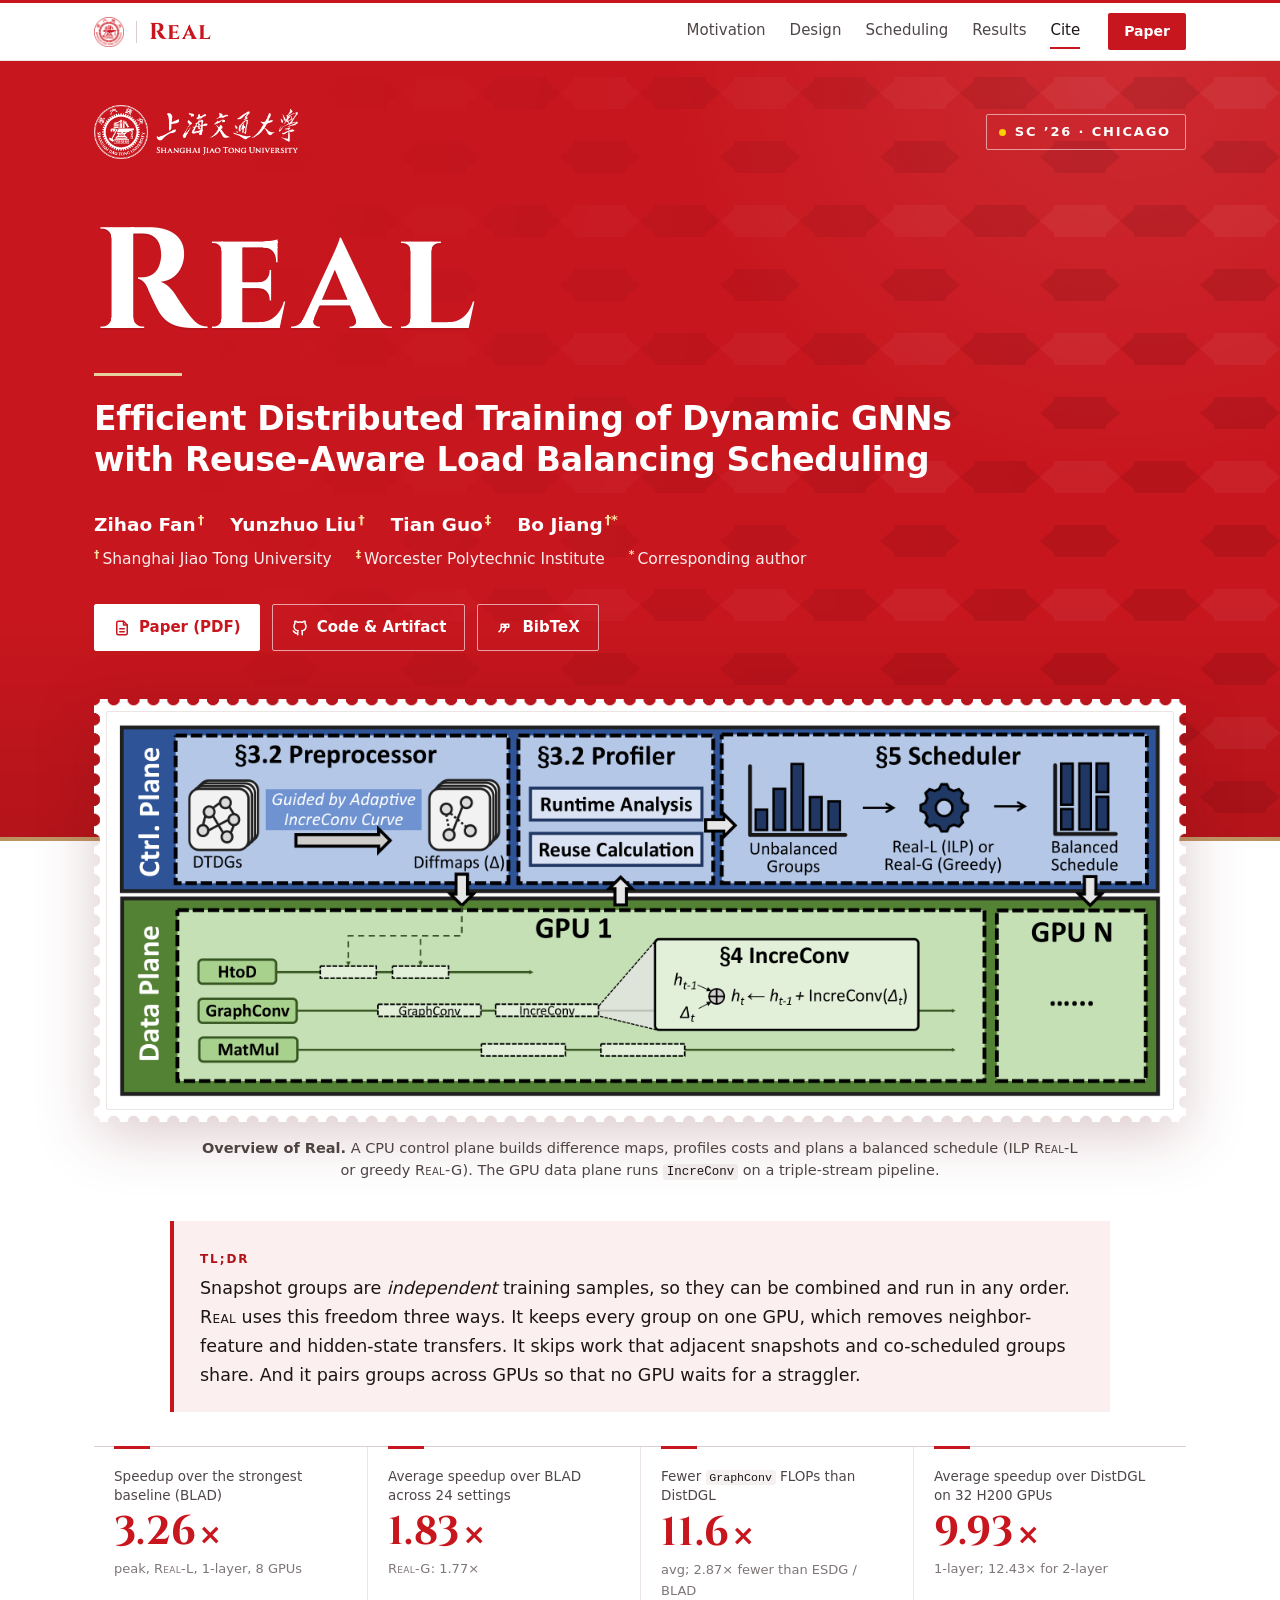
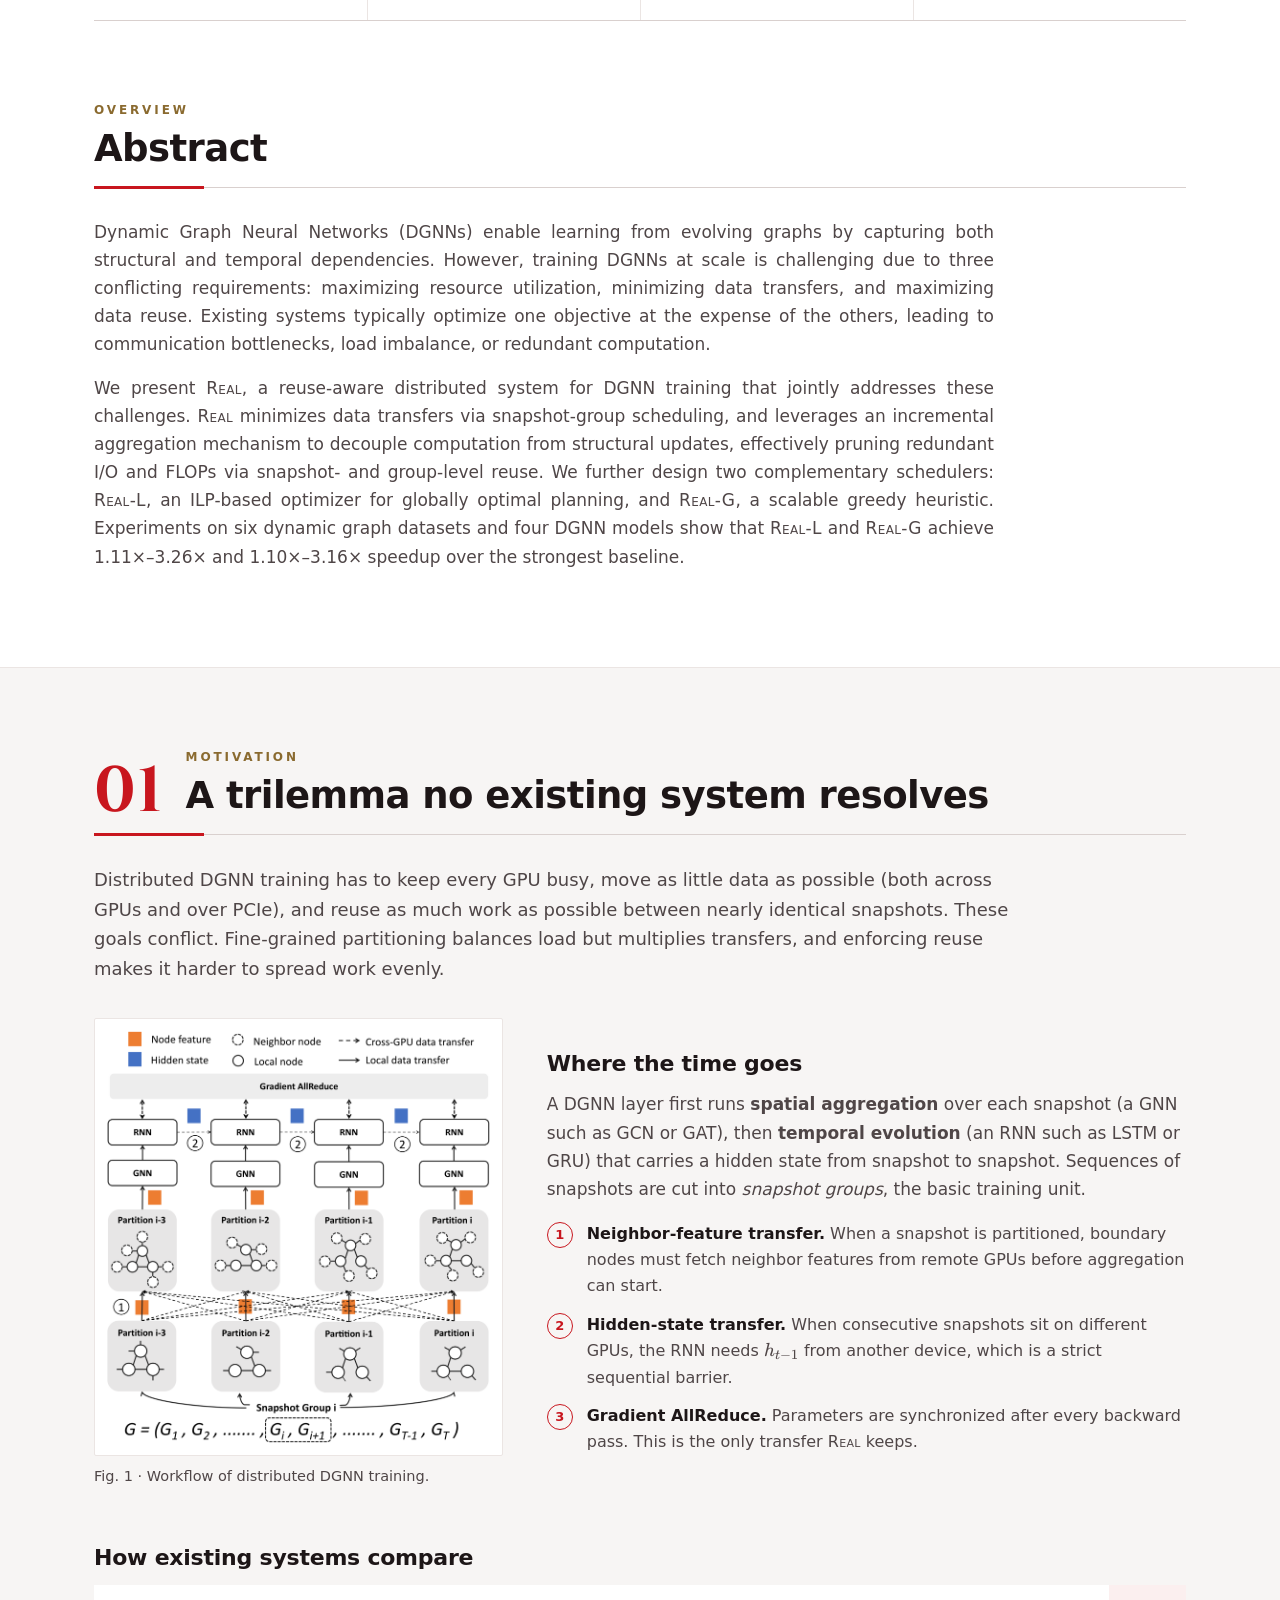
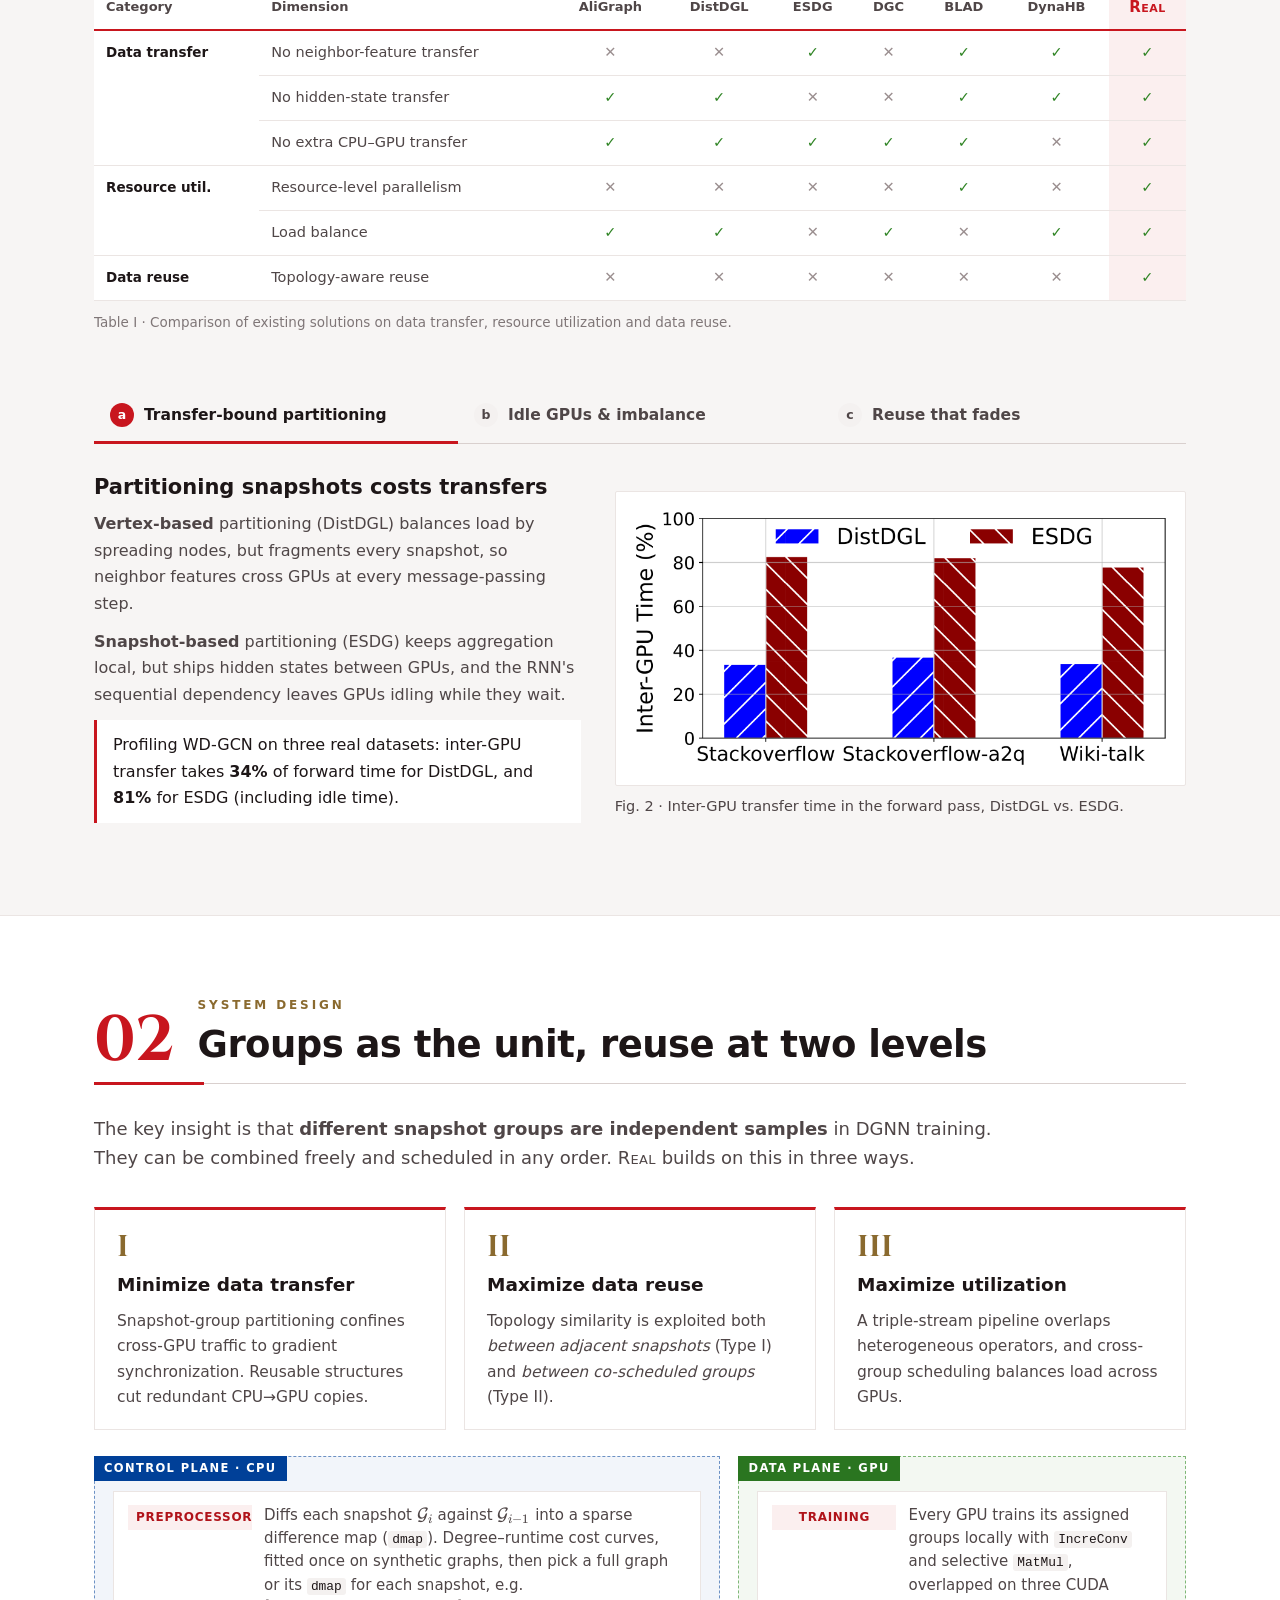
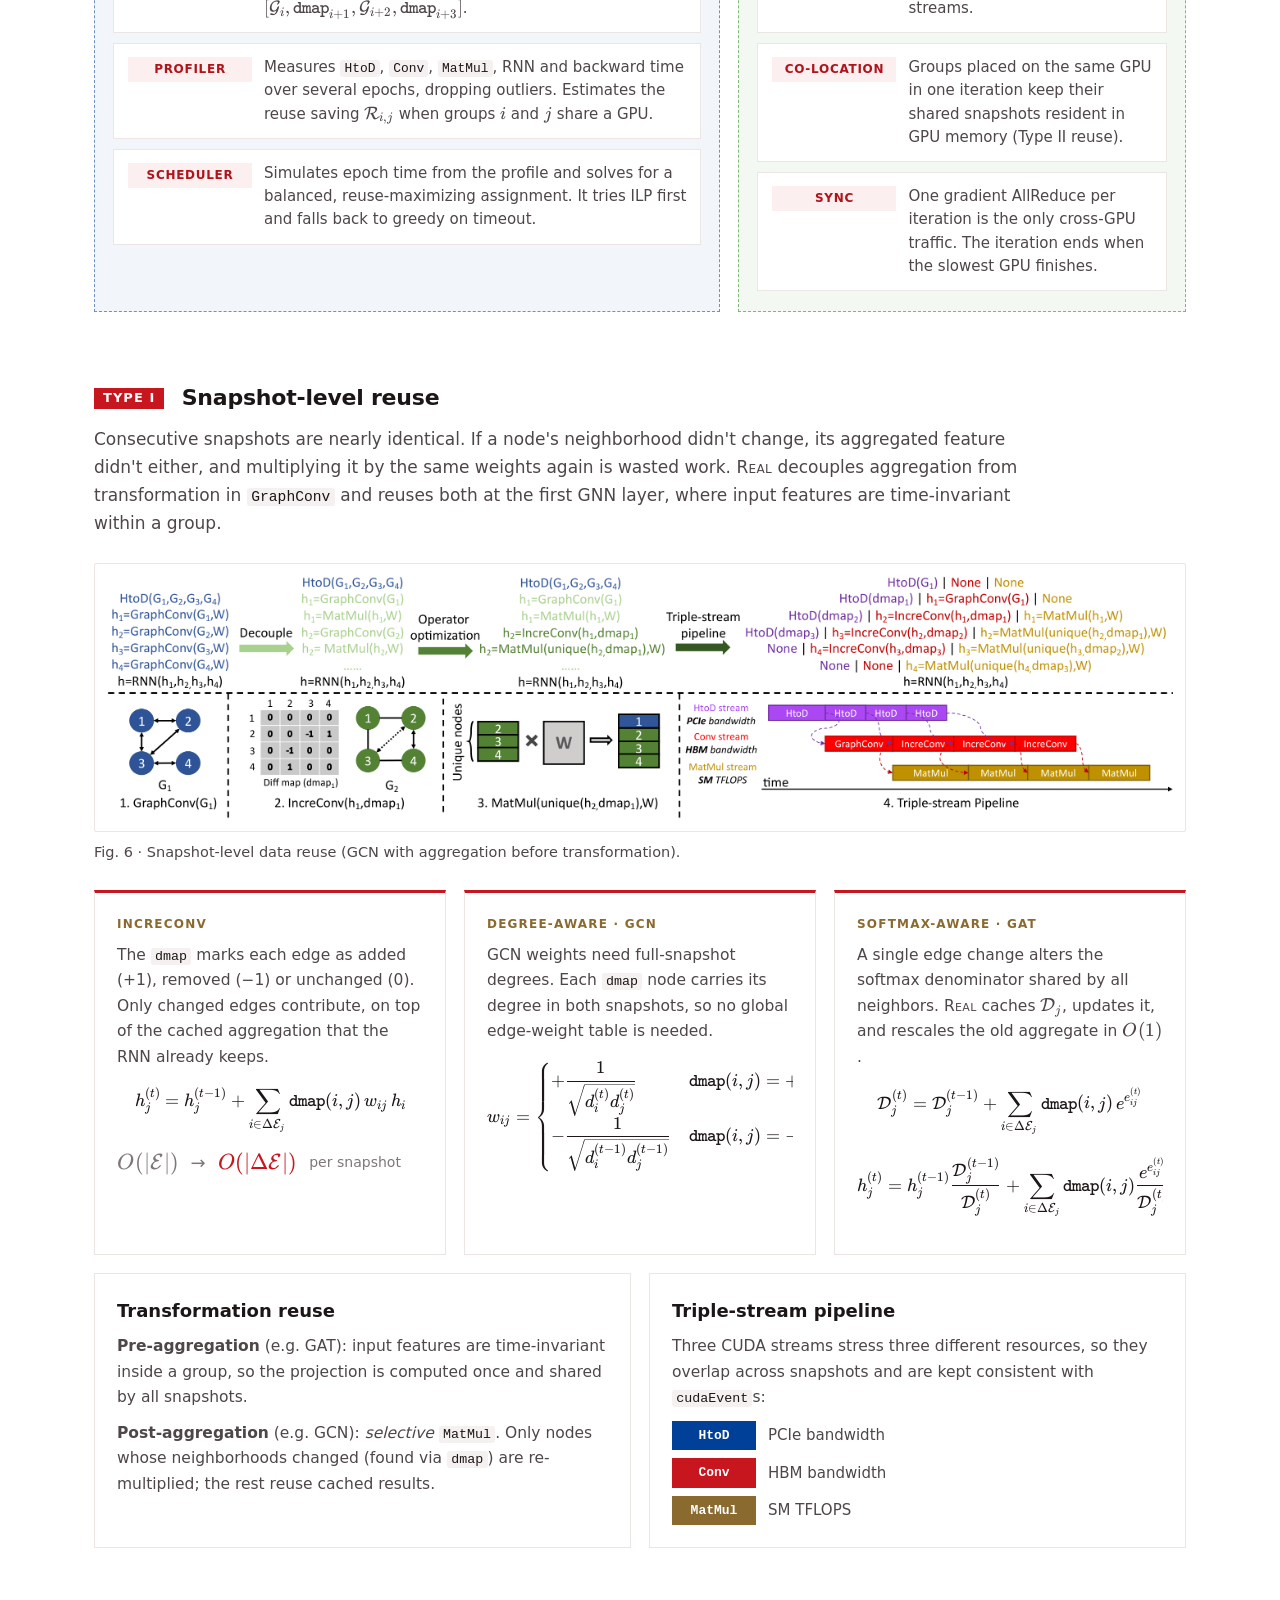
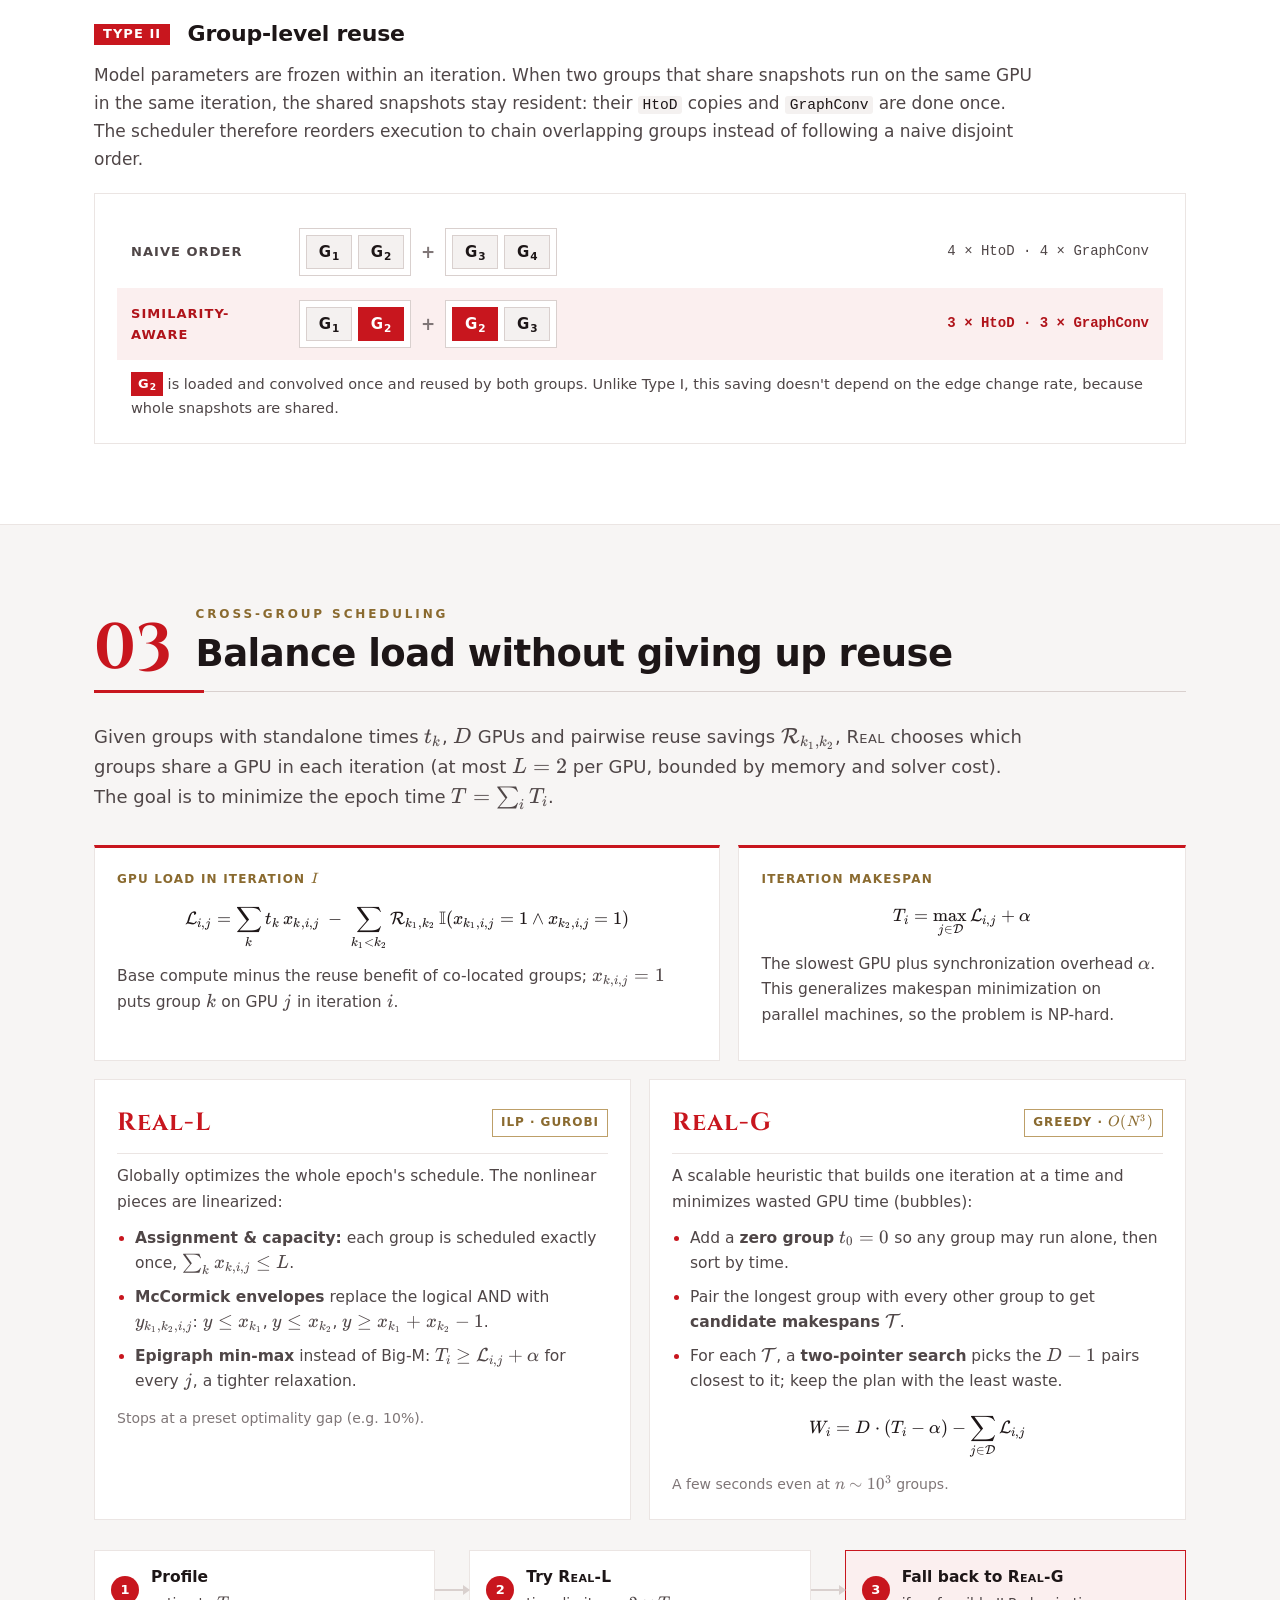
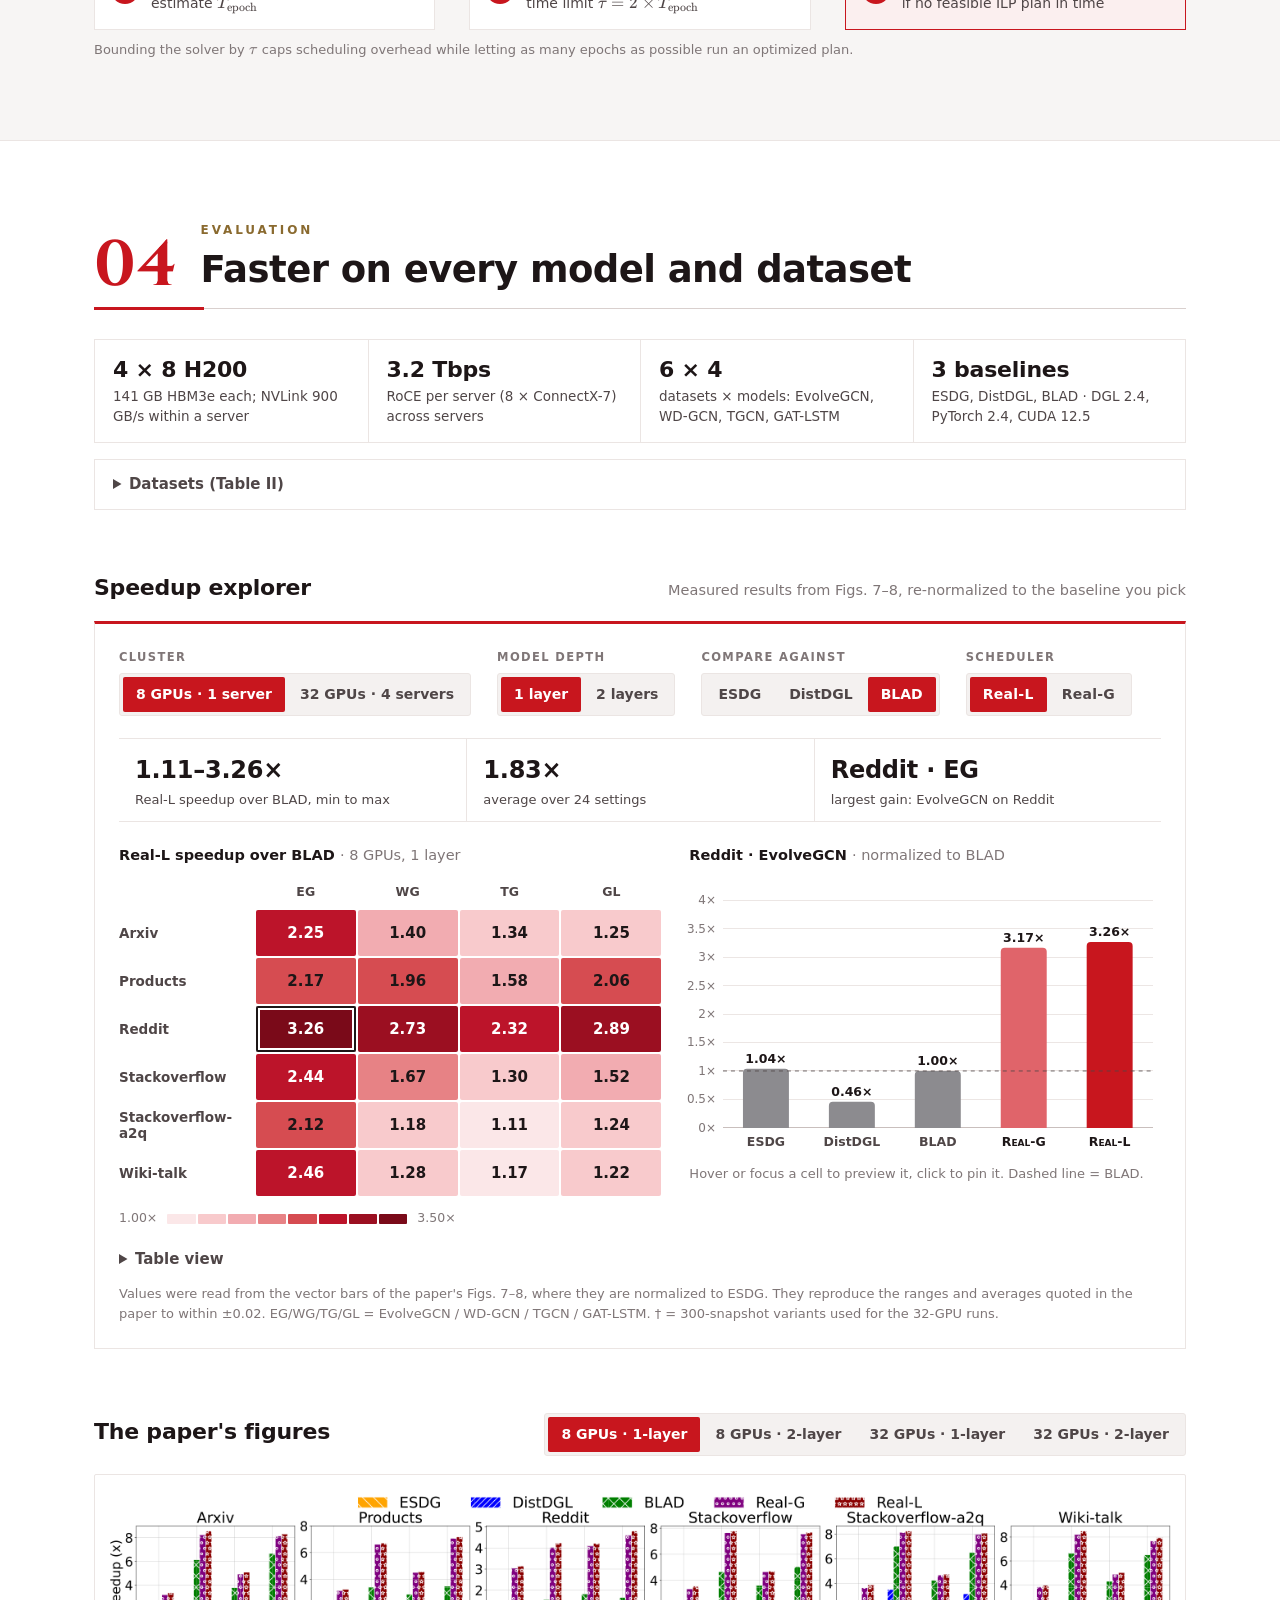
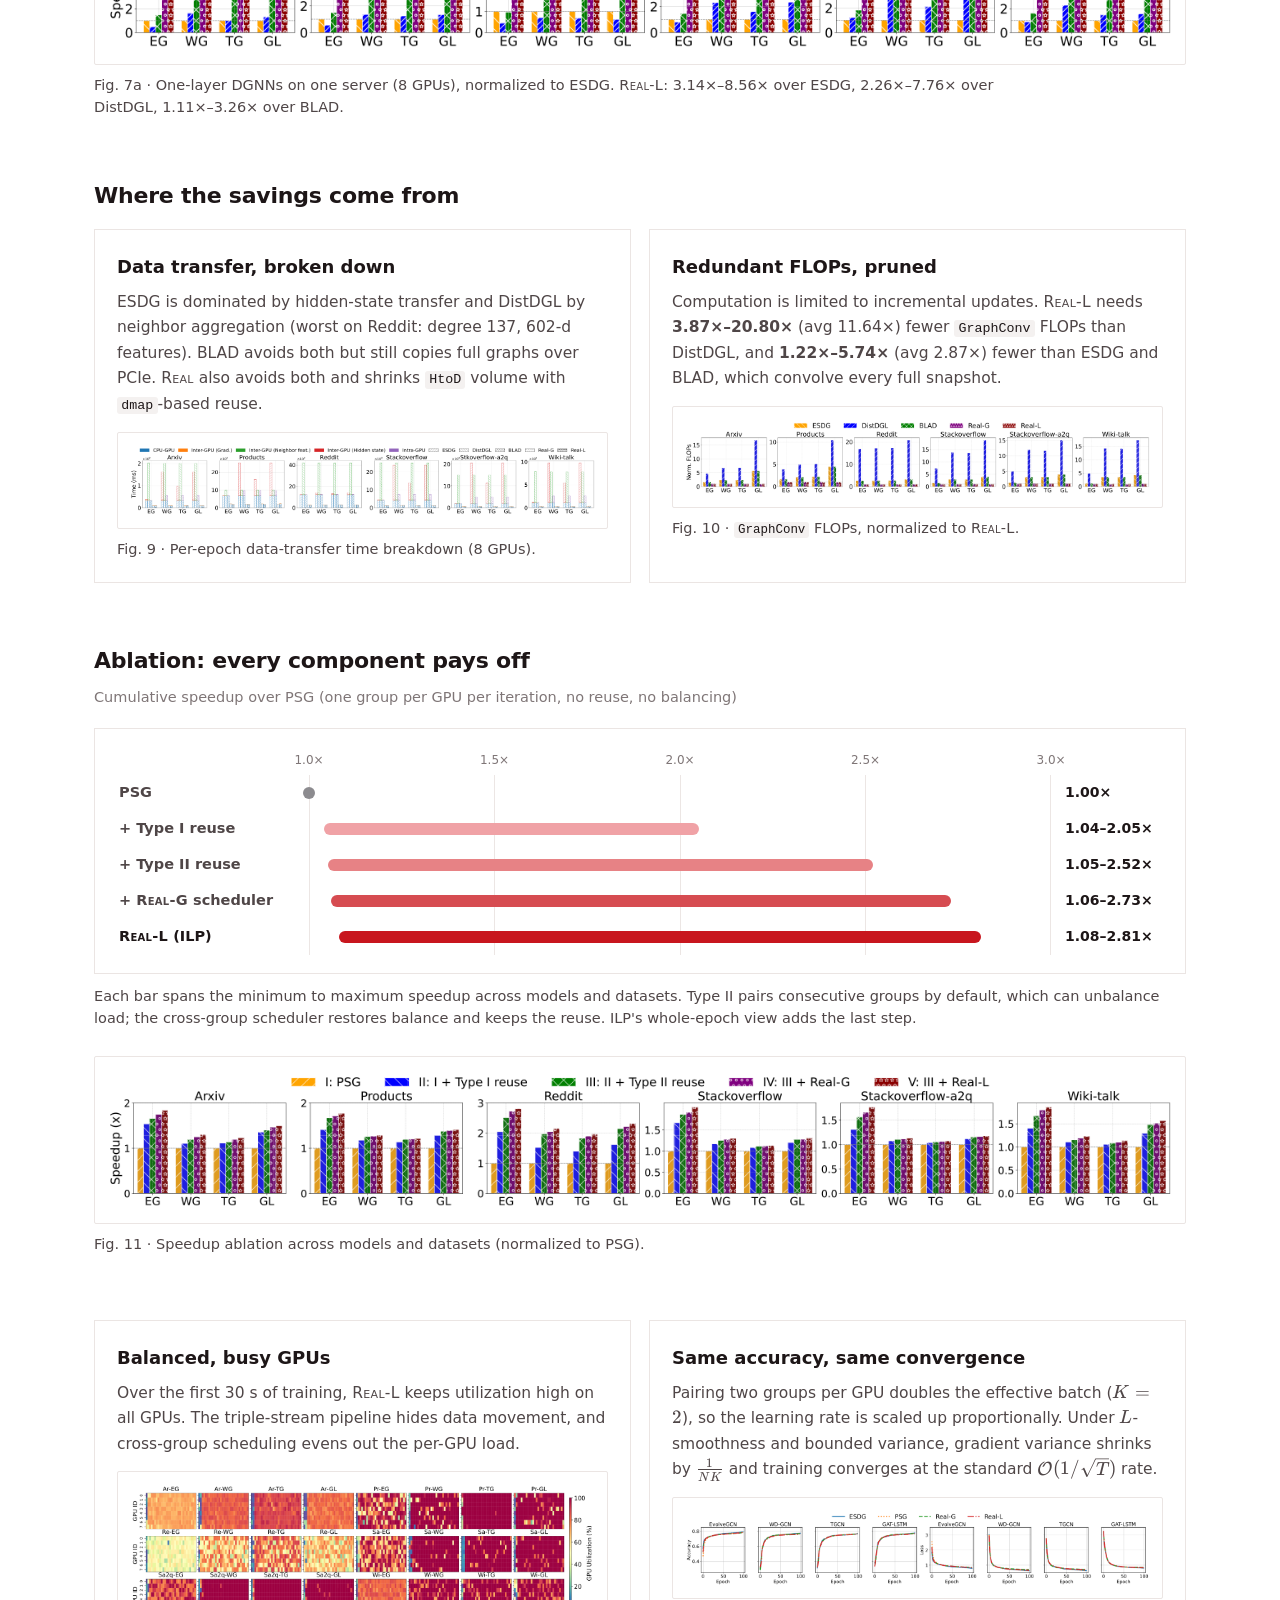
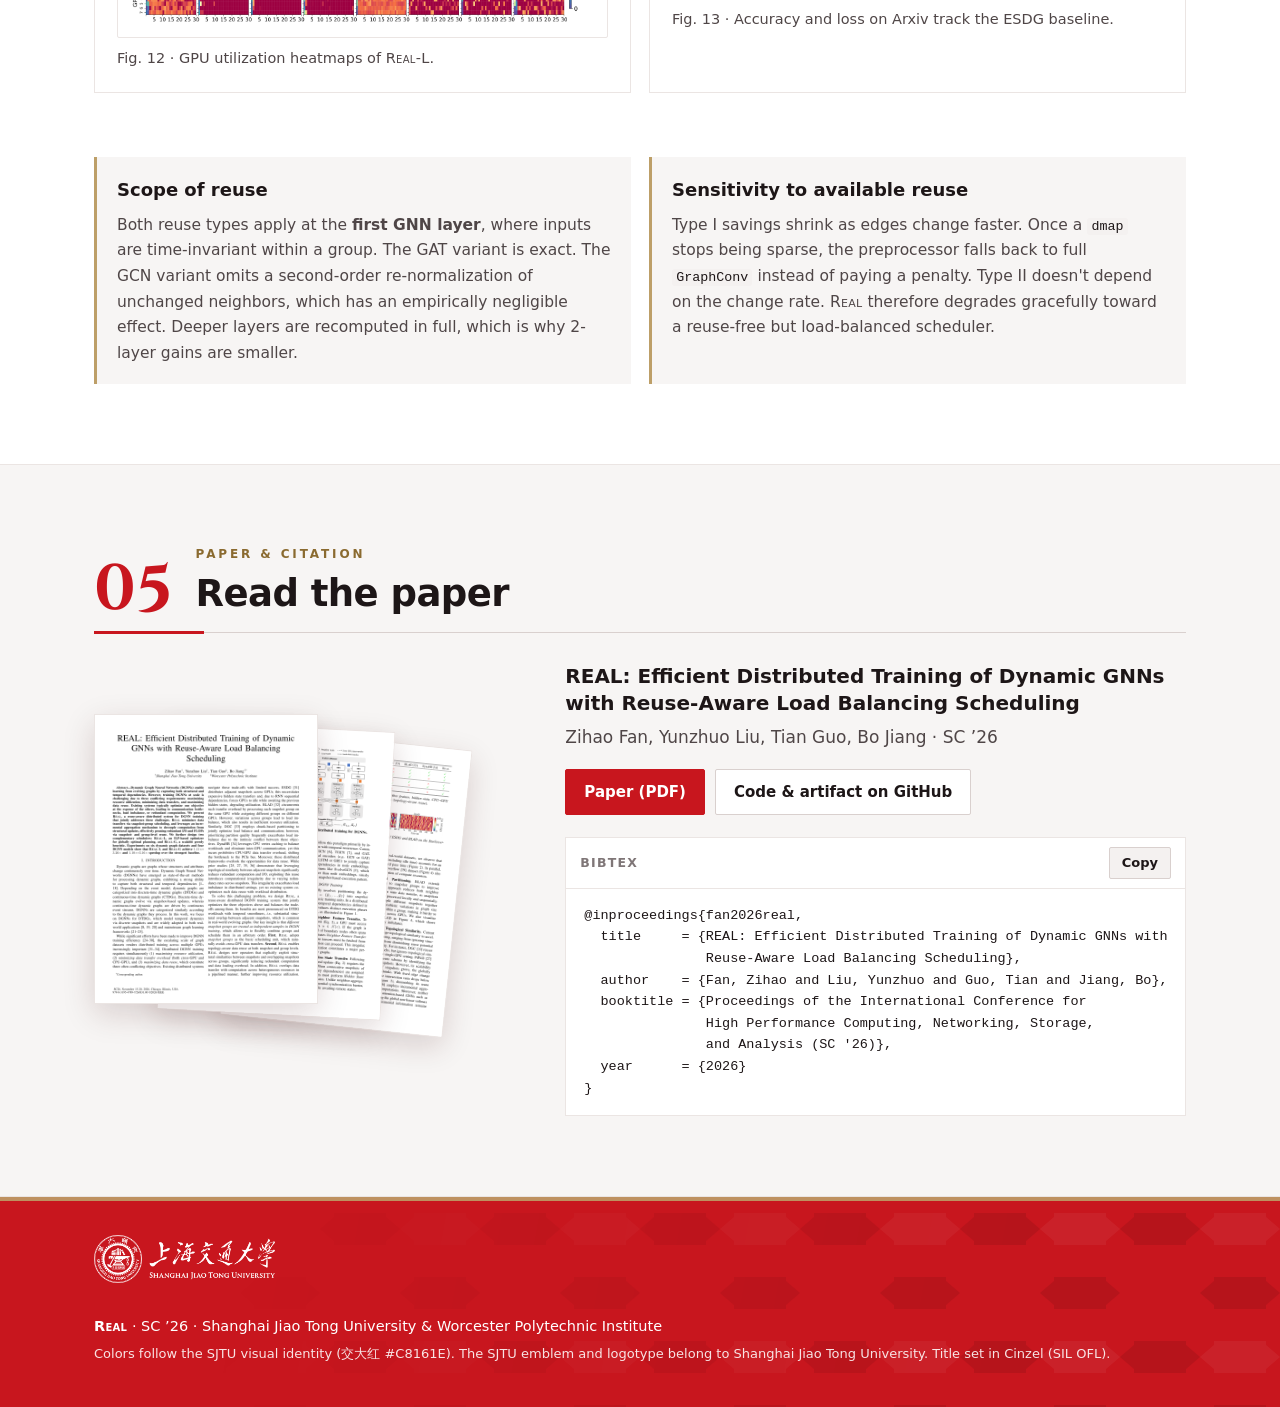
==== index.html @ aebde4cd "Add REAL project page (SJTU style) Static GitHub Pages site for the SC '26 paper: SJTU visual identi" ====
<!doctype html>
<html lang="en">
<head>
  <meta charset="utf-8">
  <meta name="viewport" content="width=device-width, initial-scale=1">
  <title>REAL: Efficient Distributed Training of Dynamic GNNs with Reuse-Aware Load Balancing Scheduling · SC ’26</title>
  <meta name="description" content="REAL is a reuse-aware distributed training system for dynamic GNNs. It co-optimizes data transfer, data reuse and load balance, reaching up to 3.26× speedup over the strongest baseline on H200 GPUs. SC ’26.">
  <meta name="theme-color" content="#c8161e">
  <meta property="og:type" content="website">
  <meta property="og:title" content="REAL: Efficient Distributed Training of Dynamic GNNs (SC ’26)">
  <meta property="og:description" content="Reuse-aware load-balancing scheduling for distributed DGNN training. Up to 3.26× over the strongest baseline.">
  <meta property="og:url" content="https://jayfzh.github.io/REAL/">
  <meta property="og:image" content="https://jayfzh.github.io/REAL/static/img/overview.png">
  <meta name="twitter:card" content="summary_large_image">
  <link rel="icon" type="image/png" href="static/img/favicon-64.png">
  <link rel="apple-touch-icon" href="static/img/apple-touch-icon.png">
  <link rel="preload" href="static/fonts/Cinzel-var.woff" as="font" type="font/woff" crossorigin>
  <link rel="stylesheet" href="static/vendor/katex/katex.min.css">
  <link rel="stylesheet" href="static/css/style.css">
  <script defer src="static/vendor/katex/katex.min.js"></script>
  <script defer src="static/vendor/katex/auto-render.min.js"></script>
  <script defer src="static/js/data.js"></script>
  <script defer src="static/js/main.js"></script>
</head>
<body>

<header class="nav">
  <div class="nav-inner">
    <a class="nav-logo" href="#top" aria-label="REAL, back to top">
      <picture>
        <source srcset="static/img/sjtu-emblem-white.png" media="(prefers-color-scheme: dark)">
        <img class="nav-emblem" src="static/img/sjtu-emblem.png" alt="" width="30" height="30">
      </picture>
      <span class="nav-divider" aria-hidden="true"></span>
      <span class="nav-name">Real</span>
    </a>
    <nav class="nav-links" aria-label="Sections">
      <a href="#motivation">Motivation</a>
      <a href="#design">Design</a>
      <a href="#scheduling">Scheduling</a>
      <a href="#results">Results</a>
      <a href="#cite">Cite</a>
    </nav>
    <a class="nav-cta" href="static/pdf/REAL_SC26.pdf">Paper</a>
  </div>
</header>

<main id="top">

  <!-- ================= HERO ================= -->
  <section class="hero">
    <div class="hero-pattern" aria-hidden="true"></div>
    <div class="wrap hero-inner">
      <div class="hero-top">
        <a class="hero-logo" href="https://www.sjtu.edu.cn/" aria-label="Shanghai Jiao Tong University">
          <img src="static/img/sjtu-logo-white.png" alt="Shanghai Jiao Tong University" width="679" height="180">
        </a>
        <span class="venue"><span class="venue-dot" aria-hidden="true"></span>SC ’26 · Chicago</span>
      </div>

      <h1 class="title">
        <span class="title-name">Real</span>
        <span class="title-sub">Efficient Distributed Training of Dynamic GNNs with Reuse-Aware Load Balancing Scheduling</span>
      </h1>

      <ul class="authors">
        <li>Zihao Fan<sup>†</sup></li>
        <li>Yunzhuo Liu<sup>†</sup></li>
        <li>Tian Guo<sup>‡</sup></li>
        <li>Bo Jiang<sup>†*</sup></li>
      </ul>
      <ul class="affils">
        <li><sup>†</sup>Shanghai Jiao Tong University</li>
        <li><sup>‡</sup>Worcester Polytechnic Institute</li>
        <li><sup>*</sup>Corresponding author</li>
      </ul>

      <div class="buttons">
        <a class="btn btn-light" href="static/pdf/REAL_SC26.pdf">
          <svg viewBox="0 0 24 24" aria-hidden="true"><path d="M14 3H7a2 2 0 0 0-2 2v14a2 2 0 0 0 2 2h10a2 2 0 0 0 2-2V8z"/><path d="M14 3v5h5M9 13h6M9 17h6"/></svg>
          Paper (PDF)
        </a>
        <a class="btn btn-ghost" href="https://github.com/JayFzh/REAL">
          <svg viewBox="0 0 24 24" aria-hidden="true"><path d="M9 19c-4.3 1.4-4.3-2.5-6-3m12 5v-3.5c0-1 .1-1.4-.5-2 2.8-.3 5.5-1.4 5.5-6a4.6 4.6 0 0 0-1.3-3.2 4.2 4.2 0 0 0-.1-3.2s-1.1-.3-3.5 1.3a12.3 12.3 0 0 0-6.2 0C6.5 2.8 5.4 3.1 5.4 3.1a4.2 4.2 0 0 0-.1 3.2A4.6 4.6 0 0 0 4 9.5c0 4.6 2.7 5.7 5.5 6-.6.6-.6 1.2-.5 2V21"/></svg>
          Code &amp; Artifact
        </a>
        <a class="btn btn-ghost" href="#cite">
          <svg viewBox="0 0 24 24" aria-hidden="true"><path d="M7 7h4v4H7zM13 7h4v4h-4zM7 11c0 3-1 5-3 6M13 11c0 3-1 5-3 6"/></svg>
          BibTeX
        </a>
      </div>
    </div>
  </section>

  <!-- ================= TEASER ================= -->
  <section class="wrap teaser">
    <figure class="fig">
      <div class="stamp-wrap">
        <div class="stamp zoomable">
          <img src="static/img/overview.png" alt="Overview of REAL: a CPU control plane with preprocessor, profiler and scheduler; a GPU data plane running HtoD, GraphConv/IncreConv and MatMul streams on every GPU." width="2600" height="930">
        </div>
      </div>
      <figcaption><b>Overview of Real.</b> A CPU control plane builds difference maps, profiles costs and plans a balanced schedule (ILP <span class="sc">Real-L</span> or greedy <span class="sc">Real-G</span>). The GPU data plane runs <code>IncreConv</code> on a triple-stream pipeline.</figcaption>
    </figure>

    <div class="tldr">
      <span class="tldr-tag">TL;DR</span>
      <p>Snapshot groups are <em>independent</em> training samples, so they can be combined and run in any order. <span class="sc">Real</span> uses this freedom three ways. It keeps every group on one GPU, which removes neighbor-feature and hidden-state transfers. It skips work that adjacent snapshots and co-scheduled groups share. And it pairs groups across GPUs so that no GPU waits for a straggler.</p>
    </div>

    <div class="stats">
      <div class="stat">
        <div class="stat-label">Speedup over the strongest baseline (BLAD)</div>
        <div class="stat-value">3.26<span class="x">×</span></div>
        <div class="stat-note">peak, <span class="sc">Real-L</span>, 1-layer, 8 GPUs</div>
      </div>
      <div class="stat">
        <div class="stat-label">Average speedup over BLAD across 24 settings</div>
        <div class="stat-value">1.83<span class="x">×</span></div>
        <div class="stat-note"><span class="sc">Real-G</span>: 1.77×</div>
      </div>
      <div class="stat">
        <div class="stat-label">Fewer <code>GraphConv</code> FLOPs than DistDGL</div>
        <div class="stat-value">11.6<span class="x">×</span></div>
        <div class="stat-note">avg; 2.87× fewer than ESDG / BLAD</div>
      </div>
      <div class="stat">
        <div class="stat-label">Average speedup over DistDGL on 32 H200 GPUs</div>
        <div class="stat-value">9.93<span class="x">×</span></div>
        <div class="stat-note">1-layer; 12.43× for 2-layer</div>
      </div>
    </div>
  </section>

  <!-- ================= ABSTRACT ================= -->
  <section class="wrap section" id="abstract">
    <header class="sec-head">
      <div>
        <p class="sec-en">Overview</p>
        <h2>Abstract</h2>
      </div>
    </header>
    <div class="abstract">
      <p>Dynamic Graph Neural Networks (DGNNs) enable learning from evolving graphs by capturing both structural and temporal dependencies. However, training DGNNs at scale is challenging due to three conflicting requirements: maximizing resource utilization, minimizing data transfers, and maximizing data reuse. Existing systems typically optimize one objective at the expense of the others, leading to communication bottlenecks, load imbalance, or redundant computation.</p>
      <p>We present <span class="sc">Real</span>, a reuse-aware distributed system for DGNN training that jointly addresses these challenges. <span class="sc">Real</span> minimizes data transfers via snapshot-group scheduling, and leverages an incremental aggregation mechanism to decouple computation from structural updates, effectively pruning redundant I/O and FLOPs via snapshot- and group-level reuse. We further design two complementary schedulers: <span class="sc">Real-L</span>, an ILP-based optimizer for globally optimal planning, and <span class="sc">Real-G</span>, a scalable greedy heuristic. Experiments on six dynamic graph datasets and four DGNN models show that <span class="sc">Real-L</span> and <span class="sc">Real-G</span> achieve 1.11×–3.26× and 1.10×–3.16× speedup over the strongest baseline.</p>
    </div>
  </section>

  <!-- ================= MOTIVATION ================= -->
  <section class="band" id="motivation">
    <div class="wrap section">
      <header class="sec-head">
        <span class="sec-no" aria-hidden="true">01</span>
        <div>
          <p class="sec-en">Motivation</p>
          <h2>A trilemma no existing system resolves</h2>
        </div>
      </header>
      <p class="lead">Distributed DGNN training has to keep every GPU busy, move as little data as possible (both across GPUs and over PCIe), and reuse as much work as possible between nearly identical snapshots. These goals conflict. Fine-grained partitioning balances load but multiplies transfers, and enforcing reuse makes it harder to spread work evenly.</p>

      <div class="split">
        <figure class="fig zoomable fig-workflow">
          <img src="static/img/workflow.png" alt="Workflow of distributed DGNN training: snapshot groups, spatial aggregation with neighbor feature transfer, temporal evolution with hidden state transfer, and gradient AllReduce." width="1600" height="1725" loading="lazy">
          <figcaption>Fig. 1 · Workflow of distributed DGNN training.</figcaption>
        </figure>
        <div class="prose">
          <h3 class="h3">Where the time goes</h3>
          <p>A DGNN layer first runs <b>spatial aggregation</b> over each snapshot (a GNN such as GCN or GAT), then <b>temporal evolution</b> (an RNN such as LSTM or GRU) that carries a hidden state from snapshot to snapshot. Sequences of snapshots are cut into <em>snapshot groups</em>, the basic training unit.</p>
          <ol class="steps">
            <li><span class="step-no">1</span><div><b>Neighbor-feature transfer.</b> When a snapshot is partitioned, boundary nodes must fetch neighbor features from remote GPUs before aggregation can start.</div></li>
            <li><span class="step-no">2</span><div><b>Hidden-state transfer.</b> When consecutive snapshots sit on different GPUs, the RNN needs \(h_{t-1}\) from another device, which is a strict sequential barrier.</div></li>
            <li><span class="step-no">3</span><div><b>Gradient AllReduce.</b> Parameters are synchronized after every backward pass. This is the only transfer <span class="sc">Real</span> keeps.</div></li>
          </ol>
        </div>
      </div>

      <div class="cmp">
        <h3 class="h3">How existing systems compare</h3>
        <p class="swipe-hint" aria-hidden="true">Swipe the table sideways to see all systems →</p>
        <div class="table-scroll">
          <table class="cmp-table">
            <caption>Table I · Comparison of existing solutions on data transfer, resource utilization and data reuse.</caption>
            <thead>
              <tr><th scope="col">Category</th><th scope="col">Dimension</th><th scope="col">AliGraph</th><th scope="col">DistDGL</th><th scope="col">ESDG</th><th scope="col">DGC</th><th scope="col">BLAD</th><th scope="col">DynaHB</th><th scope="col" class="us">Real</th></tr>
            </thead>
            <tbody>
              <tr><th scope="row" rowspan="3">Data transfer</th><td class="dim">No neighbor-feature transfer</td><td class="n">✕</td><td class="n">✕</td><td class="y">✓</td><td class="n">✕</td><td class="y">✓</td><td class="y">✓</td><td class="y us">✓</td></tr>
              <tr><td class="dim">No hidden-state transfer</td><td class="y">✓</td><td class="y">✓</td><td class="n">✕</td><td class="n">✕</td><td class="y">✓</td><td class="y">✓</td><td class="y us">✓</td></tr>
              <tr><td class="dim">No extra CPU–GPU transfer</td><td class="y">✓</td><td class="y">✓</td><td class="y">✓</td><td class="y">✓</td><td class="y">✓</td><td class="n">✕</td><td class="y us">✓</td></tr>
              <tr class="grp"><th scope="row" rowspan="2">Resource util.</th><td class="dim">Resource-level parallelism</td><td class="n">✕</td><td class="n">✕</td><td class="n">✕</td><td class="n">✕</td><td class="y">✓</td><td class="n">✕</td><td class="y us">✓</td></tr>
              <tr><td class="dim">Load balance</td><td class="y">✓</td><td class="y">✓</td><td class="n">✕</td><td class="y">✓</td><td class="n">✕</td><td class="y">✓</td><td class="y us">✓</td></tr>
              <tr class="grp"><th scope="row">Data reuse</th><td class="dim">Topology-aware reuse</td><td class="n">✕</td><td class="n">✕</td><td class="n">✕</td><td class="n">✕</td><td class="n">✕</td><td class="n">✕</td><td class="y us">✓</td></tr>
            </tbody>
          </table>
        </div>
      </div>

      <div class="insights" data-tabs>
        <div class="tablist" role="tablist" aria-label="Limitations of existing approaches">
          <button class="tab" role="tab" id="tab-xfer" aria-controls="panel-xfer" data-tab="xfer" aria-selected="true"><span class="tab-num">a</span>Transfer-bound partitioning</button>
          <button class="tab" role="tab" id="tab-idle" aria-controls="panel-idle" data-tab="idle"><span class="tab-num">b</span>Idle GPUs &amp; imbalance</button>
          <button class="tab" role="tab" id="tab-reuse" aria-controls="panel-reuse" data-tab="reuse"><span class="tab-num">c</span>Reuse that fades</button>
        </div>

        <div class="panel" role="tabpanel" id="panel-xfer" aria-labelledby="tab-xfer" data-panel="xfer">
          <div class="panel-text">
            <h3>Partitioning snapshots costs transfers</h3>
            <p><b>Vertex-based</b> partitioning (DistDGL) balances load by spreading nodes, but fragments every snapshot, so neighbor features cross GPUs at every message-passing step.</p>
            <p><b>Snapshot-based</b> partitioning (ESDG) keeps aggregation local, but ships hidden states between GPUs, and the RNN's sequential dependency leaves GPUs idling while they wait.</p>
            <p class="insight">Profiling WD-GCN on three real datasets: inter-GPU transfer takes <b>34%</b> of forward time for DistDGL, and <b>81%</b> for ESDG (including idle time).</p>
          </div>
          <figure class="fig zoomable">
            <img src="static/img/inter_gpu_time.png" alt="Inter-GPU data transfer time during the forward pass for DistDGL and ESDG on three datasets." width="1800" height="888" loading="lazy">
            <figcaption>Fig. 2 · Inter-GPU transfer time in the forward pass, DistDGL vs. ESDG.</figcaption>
          </figure>
        </div>

        <div class="panel" role="tabpanel" id="panel-idle" aria-labelledby="tab-idle" data-panel="idle" hidden>
          <div class="panel-text">
            <h3>Locality alone leaves GPUs unevenly loaded</h3>
            <p><b>Group-based</b> partitioning (BLAD) processes each snapshot group on a single GPU, which removes both neighbor-feature and hidden-state transfers.</p>
            <p>But variations in graph size and structure <em>accumulate</em> inside a group. Some GPUs finish early and sit idle until the slowest one is done.</p>
            <p class="insight">On Stackoverflow, ESDG under-utilizes all GPUs, while BLAD shows uneven utilization caused by load imbalance.</p>
          </div>
          <figure class="fig zoomable">
            <img src="static/img/gpu_util_motiv.png" alt="GPU utilization over time for ESDG and BLAD on the Stackoverflow dataset." width="2550" height="672" loading="lazy">
            <figcaption>Fig. 4 · GPU utilization of ESDG and BLAD on Stackoverflow.</figcaption>
          </figure>
        </div>

        <div class="panel" role="tabpanel" id="panel-reuse" aria-labelledby="tab-reuse" data-panel="reuse" hidden>
          <div class="panel-text">
            <h3>Existing reuse doesn't scale or generalize</h3>
            <p>Adjacent snapshots share most of their topology, yet distributed systems redo full <code>GraphConv</code> on every one. Single-GPU PiPAD reuses the <em>global</em> intersection of all snapshots, but that intersection shrinks fast. reINC prunes work incrementally but ignores load balance.</p>
            <p>Neither handles attention-based GNNs: GAT's softmax couples every neighbor of a node, so it can't be maintained from incremental changes alone.</p>
            <p class="insight">With a fixed 5–15% edge change rate, the global intersection drops <b>below 20%</b> after 30 snapshots.</p>
          </div>
          <figure class="fig zoomable fig-sm">
            <img src="static/img/overlap_ratio.png" alt="Topology overlap ratio versus number of snapshots for edge change rates of 5, 10 and 15 percent." width="1800" height="982" loading="lazy">
            <figcaption>Fig. 3 · Effect of change rate and snapshot count on topology overlap.</figcaption>
          </figure>
        </div>
      </div>
    </div>
  </section>

  <!-- ================= DESIGN ================= -->
  <section class="wrap section" id="design">
    <header class="sec-head">
      <span class="sec-no" aria-hidden="true">02</span>
      <div>
        <p class="sec-en">System design</p>
        <h2>Groups as the unit, reuse at two levels</h2>
      </div>
    </header>
    <p class="lead">The key insight is that <b>different snapshot groups are independent samples</b> in DGNN training. They can be combined freely and scheduled in any order. <span class="sc">Real</span> builds on this in three ways.</p>

    <div class="principles">
      <div class="principle">
        <span class="p-no">I</span>
        <h3>Minimize data transfer</h3>
        <p>Snapshot-group partitioning confines cross-GPU traffic to gradient synchronization. Reusable structures cut redundant CPU→GPU copies.</p>
      </div>
      <div class="principle">
        <span class="p-no">II</span>
        <h3>Maximize data reuse</h3>
        <p>Topology similarity is exploited both <em>between adjacent snapshots</em> (Type I) and <em>between co-scheduled groups</em> (Type II).</p>
      </div>
      <div class="principle">
        <span class="p-no">III</span>
        <h3>Maximize utilization</h3>
        <p>A triple-stream pipeline overlaps heterogeneous operators, and cross-group scheduling balances load across GPUs.</p>
      </div>
    </div>

    <div class="arch">
      <div class="arch-plane">
        <span class="plane-tag">Control plane · CPU</span>
        <div class="component"><span class="chip">Preprocessor</span><div>Diffs each snapshot \(\mathcal{G}_i\) against \(\mathcal{G}_{i-1}\) into a sparse difference map (<code>dmap</code>). Degree–runtime cost curves, fitted once on synthetic graphs, then pick a full graph or its <code>dmap</code> for each snapshot, e.g. \([\mathcal{G}_i, \texttt{dmap}_{i+1}, \mathcal{G}_{i+2}, \texttt{dmap}_{i+3}]\).</div></div>
        <div class="component"><span class="chip">Profiler</span><div>Measures <code>HtoD</code>, <code>Conv</code>, <code>MatMul</code>, RNN and backward time over several epochs, dropping outliers. Estimates the reuse saving \(\mathcal{R}_{i,j}\) when groups \(i\) and \(j\) share a GPU.</div></div>
        <div class="component"><span class="chip">Scheduler</span><div>Simulates epoch time from the profile and solves for a balanced, reuse-maximizing assignment. It tries ILP first and falls back to greedy on timeout.</div></div>
      </div>
      <div class="arch-plane plane-data">
        <span class="plane-tag">Data plane · GPU</span>
        <div class="component"><span class="chip">Training</span><div>Every GPU trains its assigned groups locally with <code>IncreConv</code> and selective <code>MatMul</code>, overlapped on three CUDA streams.</div></div>
        <div class="component"><span class="chip">Co-location</span><div>Groups placed on the same GPU in one iteration keep their shared snapshots resident in GPU memory (Type II reuse).</div></div>
        <div class="component"><span class="chip">Sync</span><div>One gradient AllReduce per iteration is the only cross-GPU traffic. The iteration ends when the slowest GPU finishes.</div></div>
      </div>
    </div>

    <!-- Type I -->
    <div class="subsection" id="type1">
      <h3 class="h3"><span class="kicker">Type I</span> Snapshot-level reuse</h3>
      <p class="sub-lead">Consecutive snapshots are nearly identical. If a node's neighborhood didn't change, its aggregated feature didn't either, and multiplying it by the same weights again is wasted work. <span class="sc">Real</span> decouples aggregation from transformation in <code>GraphConv</code> and reuses both at the first GNN layer, where input features are time-invariant within a group.</p>
      <figure class="fig zoomable fig-wide">
        <img src="static/img/snapshot_reuse.png" alt="Snapshot-level data reuse: decoupling GraphConv into aggregation and MatMul, replacing later GraphConvs with IncreConv on difference maps, MatMul on unique changed nodes, and a triple-stream pipeline overlapping HtoD, Conv and MatMul." width="2600" height="593" loading="lazy">
        <figcaption>Fig. 6 · Snapshot-level data reuse (GCN with aggregation before transformation).</figcaption>
      </figure>

      <div class="eq-grid">
        <div class="eq-card">
          <span class="eq-label">IncreConv</span>
          <p>The <code>dmap</code> marks each edge as added (+1), removed (−1) or unchanged (0). Only changed edges contribute, on top of the cached aggregation that the RNN already keeps.</p>
          <div class="eq">$$h_j^{(t)} = h_j^{(t-1)} + \sum_{i \in \Delta\mathcal{E}_j} \texttt{dmap}(i,j)\, w_{ij}\, h_i$$</div>
          <div class="complexity"><span class="old">\(O(|\mathcal{E}|)\)</span><span class="arrow">→</span><span class="new">\(O(|\Delta\mathcal{E}|)\)</span><span class="muted-inline">per snapshot</span></div>
        </div>
        <div class="eq-card">
          <span class="eq-label">Degree-aware · GCN</span>
          <p>GCN weights need full-snapshot degrees. Each <code>dmap</code> node carries its degree in both snapshots, so no global edge-weight table is needed.</p>
          <div class="eq">$$w_{ij} = \begin{cases} +\dfrac{1}{\sqrt{d_i^{(t)} d_j^{(t)}}} & \texttt{dmap}(i,j) = +1 \\[8pt] -\dfrac{1}{\sqrt{d_i^{(t-1)} d_j^{(t-1)}}} & \texttt{dmap}(i,j) = -1 \end{cases}$$</div>
        </div>
        <div class="eq-card">
          <span class="eq-label">Softmax-aware · GAT</span>
          <p>A single edge change alters the softmax denominator shared by all neighbors. <span class="sc">Real</span> caches \(\mathcal{D}_j\), updates it, and rescales the old aggregate in \(O(1)\).</p>
          <div class="eq">$$\mathcal{D}_j^{(t)} = \mathcal{D}_j^{(t-1)} + \sum_{i \in \Delta\mathcal{E}_j} \texttt{dmap}(i,j)\, e^{e_{ij}^{(t)}}$$</div>
          <div class="eq">$$h_j^{(t)} = h_j^{(t-1)} \frac{\mathcal{D}_j^{(t-1)}}{\mathcal{D}_j^{(t)}} + \sum_{i \in \Delta\mathcal{E}_j} \texttt{dmap}(i,j) \frac{e^{e_{ij}^{(t)}}}{\mathcal{D}_j^{(t)}} \mathcal{W} h_i$$</div>
        </div>
      </div>

      <div class="two-col reuse-cards">
        <div class="card">
          <h4>Transformation reuse</h4>
          <p><b>Pre-aggregation</b> (e.g. GAT): input features are time-invariant inside a group, so the projection is computed once and shared by all snapshots.</p>
          <p><b>Post-aggregation</b> (e.g. GCN): <em>selective</em> <code>MatMul</code>. Only nodes whose neighborhoods changed (found via <code>dmap</code>) are re-multiplied; the rest reuse cached results.</p>
        </div>
        <div class="card">
          <h4>Triple-stream pipeline</h4>
          <p>Three CUDA streams stress three different resources, so they overlap across snapshots and are kept consistent with <code>cudaEvent</code>s:</p>
          <ul class="streams">
            <li><span class="stream s-htod">HtoD</span>PCIe bandwidth</li>
            <li><span class="stream s-conv">Conv</span>HBM bandwidth</li>
            <li><span class="stream s-mm">MatMul</span>SM TFLOPS</li>
          </ul>
        </div>
      </div>
    </div>

    <!-- Type II -->
    <div class="subsection" id="type2">
      <h3 class="h3"><span class="kicker">Type II</span> Group-level reuse</h3>
      <p class="sub-lead">Model parameters are frozen within an iteration. When two groups that share snapshots run on the same GPU in the same iteration, the shared snapshots stay resident: their <code>HtoD</code> copies and <code>GraphConv</code> are done once. The scheduler therefore reorders execution to chain overlapping groups instead of following a naive disjoint order.</p>
      <div class="chain" role="img" aria-label="Naive pairing loads G1, G2, G3, G4 for two disjoint groups; similarity-aware pairing of [G1,G2] with [G2,G3] loads only G1, G2, G3 because G2 is shared.">
        <div class="chain-row">
          <span class="chain-label">Naive order</span>
          <div class="chain-groups">
            <span class="grp-box"><span class="snap">G<sub>1</sub></span><span class="snap">G<sub>2</sub></span></span>
            <span class="plus">+</span>
            <span class="grp-box"><span class="snap">G<sub>3</sub></span><span class="snap">G<sub>4</sub></span></span>
          </div>
          <span class="chain-cost">4 × HtoD · 4 × GraphConv</span>
        </div>
        <div class="chain-row on">
          <span class="chain-label">Similarity-aware</span>
          <div class="chain-groups">
            <span class="grp-box"><span class="snap">G<sub>1</sub></span><span class="snap shared">G<sub>2</sub></span></span>
            <span class="plus">+</span>
            <span class="grp-box"><span class="snap shared">G<sub>2</sub></span><span class="snap">G<sub>3</sub></span></span>
          </div>
          <span class="chain-cost">3 × HtoD · 3 × GraphConv</span>
        </div>
        <p class="chain-note"><span class="snap shared mini">G<sub>2</sub></span> is loaded and convolved once and reused by both groups. Unlike Type I, this saving doesn't depend on the edge change rate, because whole snapshots are shared.</p>
      </div>
    </div>
  </section>

  <!-- ================= SCHEDULING ================= -->
  <section class="band" id="scheduling">
    <div class="wrap section">
      <header class="sec-head">
        <span class="sec-no" aria-hidden="true">03</span>
        <div>
          <p class="sec-en">Cross-group scheduling</p>
          <h2>Balance load without giving up reuse</h2>
        </div>
      </header>
      <p class="lead">Given groups with standalone times \(t_k\), \(D\) GPUs and pairwise reuse savings \(\mathcal{R}_{k_1,k_2}\), <span class="sc">Real</span> chooses which groups share a GPU in each iteration (at most \(L = 2\) per GPU, bounded by memory and solver cost). The goal is to minimize the epoch time \(T = \sum_i T_i\).</p>

      <div class="obj">
        <div class="eq-card">
          <span class="eq-label">GPU load in iteration \(i\)</span>
          <div class="eq">$$\mathcal{L}_{i,j} = \sum_{k} t_k\, x_{k,i,j} \;-\; \sum_{k_1 < k_2} \mathcal{R}_{k_1,k_2}\, \mathbb{I}\!\left(x_{k_1,i,j} = 1 \wedge x_{k_2,i,j} = 1\right)$$</div>
          <p>Base compute minus the reuse benefit of co-located groups; \(x_{k,i,j} = 1\) puts group \(k\) on GPU \(j\) in iteration \(i\).</p>
        </div>
        <div class="eq-card">
          <span class="eq-label">Iteration makespan</span>
          <div class="eq">$$T_i = \max_{j \in \mathcal{D}} \mathcal{L}_{i,j} + \alpha$$</div>
          <p>The slowest GPU plus synchronization overhead \(\alpha\). This generalizes makespan minimization on parallel machines, so the problem is NP-hard.</p>
        </div>
      </div>

      <div class="two-col solvers">
        <div class="card solver">
          <div class="solver-head"><span class="solver-name sc">Real-L</span><span class="solver-kind">ILP · Gurobi</span></div>
          <p>Globally optimizes the whole epoch's schedule. The nonlinear pieces are linearized:</p>
          <ul class="ticks">
            <li><b>Assignment &amp; capacity:</b> each group is scheduled exactly once, \(\sum_k x_{k,i,j} \le L\).</li>
            <li><b>McCormick envelopes</b> replace the logical AND with \(y_{k_1,k_2,i,j}\): \(y \le x_{k_1}\), \(y \le x_{k_2}\), \(y \ge x_{k_1} + x_{k_2} - 1\).</li>
            <li><b>Epigraph min-max</b> instead of Big-M: \(T_i \ge \mathcal{L}_{i,j} + \alpha\) for every \(j\), a tighter relaxation.</li>
          </ul>
          <p class="muted">Stops at a preset optimality gap (e.g. 10%).</p>
        </div>
        <div class="card solver">
          <div class="solver-head"><span class="solver-name sc">Real-G</span><span class="solver-kind">Greedy · \(O(n^3)\)</span></div>
          <p>A scalable heuristic that builds one iteration at a time and minimizes wasted GPU time (bubbles):</p>
          <ul class="ticks">
            <li>Add a <b>zero group</b> \(t_0 = 0\) so any group may run alone, then sort by time.</li>
            <li>Pair the longest group with every other group to get <b>candidate makespans</b> \(\mathcal{T}\).</li>
            <li>For each \(\mathcal{T}\), a <b>two-pointer search</b> picks the \(D - 1\) pairs closest to it; keep the plan with the least waste.</li>
          </ul>
          <div class="eq">$$W_i = D \cdot (T_i - \alpha) - \sum_{j \in \mathcal{D}} \mathcal{L}_{i,j}$$</div>
          <p class="muted">A few seconds even at \(n \sim 10^3\) groups.</p>
        </div>
      </div>

      <div class="fallback" aria-label="Scheduling strategy selection">
        <div class="fb-step"><span class="fb-k">1</span><div><b>Profile</b><p class="fb-desc">estimate \(T_{\text{epoch}}\)</p></div></div>
        <span class="fb-arrow" aria-hidden="true"></span>
        <div class="fb-step"><span class="fb-k">2</span><div><b>Try <span class="sc">Real-L</span></b><p class="fb-desc">time limit \(\tau = 2 \times T_{\text{epoch}}\)</p></div></div>
        <span class="fb-arrow" aria-hidden="true"></span>
        <div class="fb-step"><span class="fb-k">3</span><div><b>Fall back to <span class="sc">Real-G</span></b><p class="fb-desc">if no feasible ILP plan in time</p></div></div>
      </div>
      <p class="fine fb-note">Bounding the solver by \(\tau\) caps scheduling overhead while letting as many epochs as possible run an optimized plan.</p>
    </div>
  </section>

  <!-- ================= RESULTS ================= -->
  <section class="wrap section" id="results">
    <header class="sec-head">
      <span class="sec-no" aria-hidden="true">04</span>
      <div>
        <p class="sec-en">Evaluation</p>
        <h2>Faster on every model and dataset</h2>
      </div>
    </header>

    <div class="setup">
      <div class="kpi"><span class="kpi-v">4 × 8 H200</span><span class="kpi-l">141 GB HBM3e each; NVLink 900 GB/s within a server</span></div>
      <div class="kpi"><span class="kpi-v">3.2 Tbps</span><span class="kpi-l">RoCE per server (8 × ConnectX-7) across servers</span></div>
      <div class="kpi"><span class="kpi-v">6 × 4</span><span class="kpi-l">datasets × models: EvolveGCN, WD-GCN, TGCN, GAT-LSTM</span></div>
      <div class="kpi"><span class="kpi-v">3 baselines</span><span class="kpi-l">ESDG, DistDGL, BLAD · DGL 2.4, PyTorch 2.4, CUDA 12.5</span></div>
    </div>

    <details class="datasets">
      <summary>Datasets (Table II)</summary>
      <div class="table-scroll">
        <table class="data-table">
          <thead><tr><th scope="col">Dataset</th><th scope="col">\(\overline{|\mathcal{V}|}\)</th><th scope="col">\(\overline{|\mathcal{E}|}\)</th><th scope="col">\(\overline{|\mathcal{V}_d|}\)</th><th scope="col">\(\overline{|\mathcal{E}_d|}\)</th><th scope="col">\(d_v\)</th><th scope="col">\(\beta\)</th><th scope="col">\(\gamma\)</th></tr></thead>
          <tbody>
            <tr><td>Arxiv</td><td>169.3k</td><td>1.8M</td><td>88.7k</td><td>242.6k</td><td>128</td><td>10.6</td><td>100</td></tr>
            <tr><td>Products</td><td>2.4M</td><td>36.7M</td><td>1.5M</td><td>5.9M</td><td>100</td><td>15.0</td><td>100</td></tr>
            <tr><td>Reddit</td><td>232.9k</td><td>31.9M</td><td>211.6k</td><td>5.5M</td><td>602</td><td>137.3</td><td>100</td></tr>
            <tr><td>Stackoverflow</td><td>2.6M</td><td>23.1M</td><td>790.3k</td><td>3.1M</td><td>128</td><td>8.9</td><td>100</td></tr>
            <tr><td>Stackoverflow-a2q</td><td>2.5M</td><td>10.8M</td><td>554.3k</td><td>1.5M</td><td>128</td><td>4.4</td><td>100</td></tr>
            <tr><td>Wiki-talk</td><td>1.1M</td><td>6.3M</td><td>182.8k</td><td>439.4k</td><td>128</td><td>5.5</td><td>100</td></tr>
            <tr class="grp"><td>Arxiv†</td><td>169.3k</td><td>1.8M</td><td>89.3k</td><td>245.9k</td><td>128</td><td>10.6</td><td>300</td></tr>
            <tr><td>Products†</td><td>2.2M</td><td>18.6M</td><td>1.6M</td><td>3.6M</td><td>100</td><td>7.6</td><td>300</td></tr>
          </tbody>
        </table>
      </div>
      <p class="fine">Per-snapshot averages of nodes and edges, the same per <code>dmap</code>, feature dimension \(d_v\), average degree \(\beta\) and snapshot count \(\gamma\). Arxiv, Products and Reddit are made dynamic by randomly changing edges, following BLAD. The snapshot group size is 4 and the hidden dimension 64 for all runs.</p>
    </details>

    <!-- Explorer -->
    <div class="result-block">
      <div class="result-head">
        <h3 class="h3">Speedup explorer</h3>
        <span class="muted">Measured results from Figs. 7–8, re-normalized to the baseline you pick</span>
      </div>
      <div class="explorer" id="explorer">
        <div class="ex-controls">
          <div class="control">
            <span class="control-label" id="lb-scale">Cluster</span>
            <div class="seg" role="group" aria-labelledby="lb-scale" data-key="scale">
              <button type="button" data-v="g8" class="on">8 GPUs · 1 server</button>
              <button type="button" data-v="g32">32 GPUs · 4 servers</button>
            </div>
          </div>
          <div class="control">
            <span class="control-label" id="lb-depth">Model depth</span>
            <div class="seg" role="group" aria-labelledby="lb-depth" data-key="depth">
              <button type="button" data-v="l1" class="on">1 layer</button>
              <button type="button" data-v="l2">2 layers</button>
            </div>
          </div>
          <div class="control">
            <span class="control-label" id="lb-base">Compare against</span>
            <div class="seg" role="group" aria-labelledby="lb-base" data-key="base">
              <button type="button" data-v="0">ESDG</button>
              <button type="button" data-v="1">DistDGL</button>
              <button type="button" data-v="2" class="on">BLAD</button>
            </div>
          </div>
          <div class="control">
            <span class="control-label" id="lb-ours">Scheduler</span>
            <div class="seg" role="group" aria-labelledby="lb-ours" data-key="ours">
              <button type="button" data-v="4" class="on sc">Real-L</button>
              <button type="button" data-v="3" class="sc">Real-G</button>
            </div>
          </div>
        </div>

        <div class="readout" id="ex-readout" aria-live="polite"></div>

        <div class="ex-body">
          <div class="ex-heat">
            <div class="viz-title" id="heat-title"></div>
            <div class="heat" id="heat"></div>
            <div class="heat-legend" id="heat-legend" aria-hidden="true"></div>
          </div>
          <div class="ex-detail">
            <div class="viz-title" id="detail-title"></div>
            <div class="viz" id="detail"></div>
            <p class="detail-note" id="detail-note"></p>
          </div>
        </div>

        <details class="table-view">
          <summary>Table view</summary>
          <div class="table-scroll"><table id="ex-table"></table></div>
        </details>
        <p class="fine">Values were read from the vector bars of the paper's Figs. 7–8, where they are normalized to ESDG. They reproduce the ranges and averages quoted in the paper to within ±0.02. EG/WG/TG/GL = EvolveGCN / WD-GCN / TGCN / GAT-LSTM. † = 300-snapshot variants used for the 32-GPU runs.</p>
        <div class="viz-tooltip" id="ex-tooltip" hidden></div>
      </div>
    </div>

    <div class="result-block" data-tabs>
      <div class="result-head">
        <h3 class="h3">The paper's figures</h3>
        <div class="seg" role="tablist" aria-label="Speedup figure">
          <button class="tab" role="tab" data-tab="f8a" aria-selected="true">8 GPUs · 1-layer</button>
          <button class="tab" role="tab" data-tab="f8b">8 GPUs · 2-layer</button>
          <button class="tab" role="tab" data-tab="f32a">32 GPUs · 1-layer</button>
          <button class="tab" role="tab" data-tab="f32b">32 GPUs · 2-layer</button>
        </div>
      </div>
      <div class="fig-panels">
        <figure class="fig zoomable" data-panel="f8a">
          <img src="static/img/speedup_g8_l1.png" alt="Training speedup normalized to ESDG for one-layer models on 8 GPUs across six datasets." width="2600" height="402" loading="lazy">
          <figcaption>Fig. 7a · One-layer DGNNs on one server (8 GPUs), normalized to ESDG. <span class="sc">Real-L</span>: 3.14×–8.56× over ESDG, 2.26×–7.76× over DistDGL, 1.11×–3.26× over BLAD.</figcaption>
        </figure>
        <figure class="fig zoomable" data-panel="f8b" hidden>
          <img src="static/img/speedup_g8_l2.png" alt="Training speedup normalized to ESDG for two-layer models on 8 GPUs across six datasets; BLAD runs out of memory in some cases." width="2600" height="402" loading="lazy">
          <figcaption>Fig. 7b · Two-layer DGNNs on 8 GPUs. Gains over BLAD narrow (avg 1.39×) because only the first layer benefits from reuse; BLAD's two-group pipeline runs out of memory on large graphs.</figcaption>
        </figure>
        <figure class="fig zoomable fig-narrow" data-panel="f32a" hidden>
          <img src="static/img/speedup_g32_l1.png" alt="Training speedup normalized to ESDG for one-layer models on 32 GPUs on Arxiv and Products variants." width="2758" height="1072" loading="lazy">
          <figcaption>Fig. 8a · One-layer DGNNs on four servers (32 GPUs). Vertex partitioning now pays for cross-server neighbor aggregation, so <span class="sc">Real-L</span> averages 9.93× over DistDGL.</figcaption>
        </figure>
        <figure class="fig zoomable fig-narrow" data-panel="f32b" hidden>
          <img src="static/img/speedup_g32_l2.png" alt="Training speedup normalized to ESDG for two-layer models on 32 GPUs on Arxiv and Products variants." width="2758" height="1072" loading="lazy">
          <figcaption>Fig. 8b · Two-layer DGNNs on 32 GPUs: 12.43× average over DistDGL.</figcaption>
        </figure>
      </div>
    </div>

    <div class="result-block">
      <div class="result-head"><h3 class="h3">Where the savings come from</h3></div>
      <div class="two-col">
        <div class="card">
          <h4>Data transfer, broken down</h4>
          <p>ESDG is dominated by hidden-state transfer and DistDGL by neighbor aggregation (worst on Reddit: degree 137, 602-d features). BLAD avoids both but still copies full graphs over PCIe. <span class="sc">Real</span> also avoids both and shrinks <code>HtoD</code> volume with <code>dmap</code>-based reuse.</p>
          <figure class="fig zoomable"><img src="static/img/transfer.png" alt="Breakdown of per-epoch data transfer time into CPU-GPU transfer, inter-GPU communication and intra-GPU transfer for each system." width="2600" height="398" loading="lazy"><figcaption>Fig. 9 · Per-epoch data-transfer time breakdown (8 GPUs).</figcaption></figure>
        </div>
        <div class="card">
          <h4>Redundant FLOPs, pruned</h4>
          <p>Computation is limited to incremental updates. <span class="sc">Real-L</span> needs <b>3.87×–20.80×</b> (avg 11.64×) fewer <code>GraphConv</code> FLOPs than DistDGL, and <b>1.22×–5.74×</b> (avg 2.87×) fewer than ESDG and BLAD, which convolve every full snapshot.</p>
          <figure class="fig zoomable"><img src="static/img/flops.png" alt="GraphConv FLOPs per epoch normalized to REAL-L for each system, model and dataset." width="2600" height="425" loading="lazy"><figcaption>Fig. 10 · <code>GraphConv</code> FLOPs, normalized to <span class="sc">Real-L</span>.</figcaption></figure>
        </div>
      </div>
    </div>

    <div class="result-block">
      <div class="result-head">
        <h3 class="h3">Ablation: every component pays off</h3>
        <span class="muted">Cumulative speedup over PSG (one group per GPU per iteration, no reuse, no balancing)</span>
      </div>
      <div class="ablation" role="img" aria-label="Range of cumulative speedups over PSG: PSG 1.00; plus Type I reuse 1.04 to 2.05; plus Type II reuse 1.05 to 2.52; REAL-G 1.06 to 2.73; REAL-L 1.08 to 2.81.">
        <div class="abl-axis" aria-hidden="true"><span style="--p:0">1.0×</span><span style="--p:.25">1.5×</span><span style="--p:.5">2.0×</span><span style="--p:.75">2.5×</span><span style="--p:1">3.0×</span></div>
        <div class="abl-row"><span class="abl-name">PSG</span><div class="abl-track"><span class="abl-dot" style="--a:0"></span></div><span class="abl-val">1.00×</span></div>
        <div class="abl-row"><span class="abl-name">+ Type I reuse</span><div class="abl-track"><span class="abl-bar" style="--a:.02;--b:.525"></span></div><span class="abl-val">1.04–2.05×</span></div>
        <div class="abl-row"><span class="abl-name">+ Type II reuse</span><div class="abl-track"><span class="abl-bar" style="--a:.025;--b:.76"></span></div><span class="abl-val">1.05–2.52×</span></div>
        <div class="abl-row"><span class="abl-name">+ <span class="sc">Real-G</span> scheduler</span><div class="abl-track"><span class="abl-bar" style="--a:.03;--b:.865"></span></div><span class="abl-val">1.06–2.73×</span></div>
        <div class="abl-row us"><span class="abl-name"><span class="sc">Real-L</span> (ILP)</span><div class="abl-track"><span class="abl-bar" style="--a:.04;--b:.905"></span></div><span class="abl-val">1.08–2.81×</span></div>
      </div>
      <p class="caption">Each bar spans the minimum to maximum speedup across models and datasets. Type II pairs consecutive groups by default, which can unbalance load; the cross-group scheduler restores balance and keeps the reuse. ILP's whole-epoch view adds the last step.</p>
      <figure class="fig zoomable fig-wide"><img src="static/img/ablation.png" alt="Speedup ablation normalized to PSG for each model and dataset." width="2600" height="348" loading="lazy"><figcaption>Fig. 11 · Speedup ablation across models and datasets (normalized to PSG).</figcaption></figure>
    </div>

    <div class="result-block">
      <div class="two-col">
        <div class="card">
          <h4>Balanced, busy GPUs</h4>
          <p>Over the first 30 s of training, <span class="sc">Real-L</span> keeps utilization high on all GPUs. The triple-stream pipeline hides data movement, and cross-group scheduling evens out the per-GPU load.</p>
          <figure class="fig zoomable"><img src="static/img/util_heatmap.png" alt="GPU utilization heatmaps of REAL-L across models and datasets, showing uniformly high utilization." width="2600" height="789" loading="lazy"><figcaption>Fig. 12 · GPU utilization heatmaps of <span class="sc">Real-L</span>.</figcaption></figure>
        </div>
        <div class="card">
          <h4>Same accuracy, same convergence</h4>
          <p>Pairing two groups per GPU doubles the effective batch (\(K = 2\)), so the learning rate is scaled up proportionally. Under \(L\)-smoothness and bounded variance, gradient variance shrinks by \(\tfrac{1}{NK}\) and training converges at the standard \(\mathcal{O}(1/\sqrt{T})\) rate.</p>
          <figure class="fig zoomable"><img src="static/img/acc_loss.png" alt="Training accuracy and loss curves on Arxiv for REAL and ESDG across models, closely overlapping." width="2600" height="423" loading="lazy"><figcaption>Fig. 13 · Accuracy and loss on Arxiv track the ESDG baseline.</figcaption></figure>
        </div>
      </div>
    </div>

    <div class="result-block notes">
      <div class="two-col">
        <div class="note">
          <h4>Scope of reuse</h4>
          <p>Both reuse types apply at the <b>first GNN layer</b>, where inputs are time-invariant within a group. The GAT variant is exact. The GCN variant omits a second-order re-normalization of unchanged neighbors, which has an empirically negligible effect. Deeper layers are recomputed in full, which is why 2-layer gains are smaller.</p>
        </div>
        <div class="note">
          <h4>Sensitivity to available reuse</h4>
          <p>Type I savings shrink as edges change faster. Once a <code>dmap</code> stops being sparse, the preprocessor falls back to full <code>GraphConv</code> instead of paying a penalty. Type II doesn't depend on the change rate. <span class="sc">Real</span> therefore degrades gracefully toward a reuse-free but load-balanced scheduler.</p>
        </div>
      </div>
    </div>
  </section>

  <!-- ================= PAPER & CITE ================= -->
  <section class="band" id="cite">
    <div class="wrap section">
      <header class="sec-head">
        <span class="sec-no" aria-hidden="true">05</span>
        <div>
          <p class="sec-en">Paper &amp; citation</p>
          <h2>Read the paper</h2>
        </div>
      </header>
      <div class="paper-row">
        <a class="paper-thumb" href="static/pdf/REAL_SC26.pdf" aria-label="Open the paper PDF">
          <img src="static/img/page1.png" alt="First page of the REAL paper" loading="lazy">
          <img src="static/img/page2.png" alt="" loading="lazy">
          <img src="static/img/page3.png" alt="" loading="lazy">
        </a>
        <div>
          <p class="paper-title">REAL: Efficient Distributed Training of Dynamic GNNs with Reuse-Aware Load Balancing Scheduling</p>
          <p class="paper-meta">Zihao Fan, Yunzhuo Liu, Tian Guo, Bo Jiang · SC ’26</p>
          <div class="paper-links">
            <a class="btn btn-red" href="static/pdf/REAL_SC26.pdf">Paper (PDF)</a>
            <a class="btn" href="https://github.com/JayFzh/REAL">Code &amp; artifact on GitHub</a>
          </div>
          <div class="bib">
            <div class="bib-head"><span>BibTeX</span><button class="copy" id="copy-bib" type="button">Copy</button></div>
<pre id="bib-text">@inproceedings{fan2026real,
  title     = {REAL: Efficient Distributed Training of Dynamic GNNs with
               Reuse-Aware Load Balancing Scheduling},
  author    = {Fan, Zihao and Liu, Yunzhuo and Guo, Tian and Jiang, Bo},
  booktitle = {Proceedings of the International Conference for
               High Performance Computing, Networking, Storage,
               and Analysis (SC '26)},
  year      = {2026}
}</pre>
          </div>
        </div>
      </div>
    </div>
  </section>
</main>

<footer class="footer">
  <div class="hero-pattern" aria-hidden="true"></div>
  <div class="wrap footer-inner">
    <a class="footer-logo" href="https://www.sjtu.edu.cn/"><img src="static/img/sjtu-logo-white.png" alt="Shanghai Jiao Tong University" width="679" height="180" loading="lazy"></a>
    <div class="footer-text">
      <p><b><span class="sc">Real</span></b> · SC ’26 · Shanghai Jiao Tong University &amp; Worcester Polytechnic Institute</p>
      <p class="footer-fine">Colors follow the SJTU visual identity (交大红 #C8161E). The SJTU emblem and logotype belong to Shanghai Jiao Tong University. Title set in Cinzel (SIL OFL).</p>
    </div>
  </div>
</footer>

<div class="lightbox" id="lightbox" hidden>
  <button class="lb-close" type="button" aria-label="Close">×</button>
  <img alt="">
</div>

</body>
</html>
---- static/css/style.css ----
/* REAL project page · colors follow the Shanghai Jiao Tong University visual identity */

@font-face {
  /* Cinzel (SIL OFL), subset to Latin; a classical Roman-capital face in the spirit of the SJTU English logotype */
  font-family: "Cinzel";
  src: url("../fonts/Cinzel-var.woff") format("woff");
  font-weight: 400 900;
  font-display: swap;
}

:root {
  color-scheme: light;
  /* SJTU standard color and auxiliary palette */
  --sjtu-red: #c8161e;
  --sjtu-deep: #a72038;
  --sjtu-gold: #bd9f68;
  --sjtu-navy: #004098;
  --sjtu-green: #338d27;
  --sjtu-yellow: #fdd000;

  --bg: #ffffff;
  --band: #f7f5f4;
  --surface: #ffffff;
  --surface-2: #f4f1f0;
  --fig-bg: #ffffff;
  --ink: #1d1617;
  --ink-2: #4f4647;
  --muted: #7f7677;
  --line: #ebe5e3;
  --line-2: #d9d0ce;
  --brand: #c8161e;            /* 5.9:1 on white */
  --brand-ink: #b0131a;
  --brand-soft: #fbefef;
  --gold-ink: #8a6a2f;         /* gold for text, 5.0:1 on white */
  --gold-line: #bd9f68;
  --hero: #c8161e;
  --yes: #2f8424;
  --no: #9a8e8f;
  --shadow: 0 1px 2px rgba(60, 10, 12, .05), 0 6px 18px rgba(60, 10, 12, .06);
  --radius: 4px;
  --sans: system-ui, -apple-system, "Segoe UI", Roboto, "Helvetica Neue", Arial, "PingFang SC", "Microsoft YaHei", sans-serif;
  --display: "Cinzel", "Trajan Pro", "Optima", "Palatino Linotype", Palatino, Georgia, serif;
  --mono: ui-monospace, SFMono-Regular, Menlo, Consolas, "Liberation Mono", monospace;

  /* explorer: 8-step sequential ramp of SJTU red, interpolated in OKLab (light → dark) */
  --surface-chart: #ffffff;
  --grid: #ece6e4;
  --axis: #c9bfbd;
  --bar-base: #8c8b8f;   /* 3.4:1 on white */
  --bar-g: #e0646a;      /* 3.4:1 on white */
  --bar-l: #c8161e;
  /* ablation steps: same red ramp, lighter → 交大红 */
  --abl-1: #f0a2a6;
  --abl-2: #e78285;
  --abl-3: #d64c51;
  --abl-4: #c8161e;
}

@media (prefers-color-scheme: dark) {
  :root {
    color-scheme: dark;
    --bg: #141215;
    --band: #19161a;
    --surface: #1f1b1f;
    --surface-2: #282327;
    --fig-bg: #ffffff;
    --ink: #f3eeee;
    --ink-2: #cbc2c2;
    --muted: #978d8e;
    --line: #2f292d;
    --line-2: #3e363b;
    --brand: #ff6b70;          /* 6.4:1 on the dark surface */
    --brand-ink: #ff8589;
    --brand-soft: #2f1a1d;
    --gold-ink: #d6b981;
    --gold-line: #a88b55;
    --hero: #a3121a;           /* deepened 交大红 for dark mode */
    --yes: #5fbf52;
    --no: #7d7375;
    --shadow: 0 1px 2px rgba(0, 0, 0, .35), 0 8px 22px rgba(0, 0, 0, .28);

    --surface-chart: #1f1b1f;
    --grid: #322b30;
    --axis: #4a4146;
    --bar-base: #77767b;
    --bar-g: #ff9a9e;
    --bar-l: #f0444b;
    --abl-1: #6e2329;
    --abl-2: #94303a;
    --abl-3: #c23a45;
    --abl-4: #f0444b;
  }
}

* { box-sizing: border-box; }
[hidden] { display: none !important; }
html { scroll-behavior: smooth; scroll-padding-top: 72px; -webkit-text-size-adjust: 100%; }
@media (prefers-reduced-motion: reduce) { html { scroll-behavior: auto; } }
body {
  margin: 0;
  background: var(--bg);
  color: var(--ink);
  font-family: var(--sans);
  font-size: 17px;
  line-height: 1.65;
  -webkit-font-smoothing: antialiased;
}
img { max-width: 100%; height: auto; display: block; }
a { color: var(--brand); text-decoration: none; }
a:hover { text-decoration: underline; text-underline-offset: 3px; }
b, strong { font-weight: 650; }
sup { font-size: .7em; line-height: 0; }
code { font-family: var(--mono); font-size: .86em; padding: .08em .32em; border-radius: 3px; background: var(--surface-2); color: var(--ink); }
.sc { font-variant-caps: small-caps; letter-spacing: .02em; }

.wrap { max-width: 1140px; margin: 0 auto; padding: 0 24px; }
.section { padding: 80px 0; }
.wrap.section { padding: 80px 24px; }
.band { background: var(--band); border-top: 1px solid var(--line); border-bottom: 1px solid var(--line); }
.muted { color: var(--muted); }
.muted-inline { color: var(--muted); font-weight: 500; font-size: .78em; }
.fine { color: var(--muted); font-size: 13px; line-height: 1.55; margin: 12px 0 0; }

/* ---------- 印记 pattern (SJTU supplementary motif), tonal on red ---------- */
.hero-pattern {
  position: absolute; inset: 0; pointer-events: none;
  background-image: url("data:image/svg+xml,%3Csvg xmlns='http://www.w3.org/2000/svg' width='160' height='128' viewBox='0 0 160 128'%3E%3Cg fill='%23000' fill-opacity='.085'%3E%3Cpath d='M14 16h52v4l14 12-14 12v4H14v-4L0 32l14-12z'/%3E%3Cpath d='M94 80h52v4l14 12-14 12v4H94v-4L80 96l14-12z'/%3E%3C/g%3E%3Cg fill='%23fff' fill-opacity='.05'%3E%3Cpath d='M94 16h52v4l14 12-14 12v4H94v-4L80 32l14-12z'/%3E%3C/g%3E%3C/svg%3E");
  background-size: 160px 128px;
  -webkit-mask-image: linear-gradient(100deg, transparent 18%, #000 78%);
  mask-image: linear-gradient(100deg, transparent 18%, #000 78%);
}

/* ---------- nav ---------- */
.nav {
  position: sticky; top: 0; z-index: 50;
  background: color-mix(in srgb, var(--bg) 90%, transparent);
  backdrop-filter: saturate(1.4) blur(12px);
  -webkit-backdrop-filter: saturate(1.4) blur(12px);
  border-bottom: 1px solid var(--line);
}
.nav::before { content: ""; position: absolute; left: 0; right: 0; top: 0; height: 3px; background: var(--sjtu-red); }
.nav-inner { max-width: 1140px; margin: 0 auto; padding: 3px 24px 0; height: 60px; display: flex; align-items: center; gap: 28px; }
.nav-logo { display: inline-flex; align-items: center; text-decoration: none !important; color: var(--ink); }
.nav-emblem { width: 30px; height: 30px; }
.nav-divider { width: 1px; height: 22px; margin: 0 12px; background: var(--line-2); }
.nav-name { font-family: var(--display); font-weight: 700; font-size: 23px; letter-spacing: .06em; line-height: 1; color: var(--brand); transform: translateY(1px); }
.nav-links { display: flex; gap: 24px; margin-left: auto; }
.nav-links a { color: var(--ink-2); font-size: 15px; font-weight: 500; text-decoration: none; padding: 4px 0; border-bottom: 2px solid transparent; }
.nav-links a:hover, .nav-links a.active { color: var(--ink); border-bottom-color: var(--brand); }
.nav-cta { font-size: 14px; font-weight: 600; color: #fff !important; background: var(--sjtu-red); padding: 7px 16px; border-radius: 2px; text-decoration: none !important; }
.nav-cta:hover { background: var(--sjtu-deep); }
@media (max-width: 720px) { .nav-links { display: none; } .nav-cta { margin-left: auto; } }

/* ---------- hero ---------- */
.hero {
  position: relative; overflow: hidden; color: #fff;
  background:
    radial-gradient(60% 90% at 88% 0%, rgba(255, 255, 255, .09), transparent 60%),
    linear-gradient(180deg, transparent 70%, rgba(0, 0, 0, .10)),
    var(--hero);
  padding: 44px 0 190px;
}
.hero::after { content: ""; position: absolute; left: 0; right: 0; bottom: 0; height: 4px; background: linear-gradient(90deg, var(--sjtu-gold), #e3cc9b 50%, var(--sjtu-gold)); opacity: .9; }
.hero-inner { position: relative; }
.hero-top { display: flex; align-items: center; justify-content: space-between; gap: 20px; flex-wrap: wrap; }
.hero-logo img { height: 54px; width: auto; }
.hero-logo:hover { text-decoration: none; opacity: .92; }
.venue {
  display: inline-flex; align-items: center; gap: 9px; padding: 6px 14px 6px 12px;
  border: 1px solid rgba(255, 255, 255, .55); border-radius: 2px;
  font-size: 13px; font-weight: 650; letter-spacing: .14em; text-transform: uppercase;
}
.venue-dot { width: 7px; height: 7px; border-radius: 50%; background: var(--sjtu-yellow); }

.title { margin: 64px 0 0; font-weight: 400; }
.title-name {
  display: block; font-family: var(--display); font-weight: 700;
  font-size: clamp(76px, 13vw, 144px); line-height: .86; letter-spacing: .05em;
  text-shadow: 0 2px 0 rgba(0, 0, 0, .08);
}
.title-name::after { content: ""; display: block; width: 88px; height: 3px; margin-top: 26px; background: #e7cf9f; }
.title-sub { display: block; max-width: 860px; margin-top: 22px; font-size: clamp(22px, 3vw, 33px); line-height: 1.25; font-weight: 650; letter-spacing: -.01em; }
.authors, .affils { list-style: none; padding: 0; display: flex; flex-wrap: wrap; }
.authors { margin: 30px 0 6px; gap: 6px 26px; font-size: 18.5px; font-weight: 550; }
.affils { margin: 0; gap: 4px 24px; font-size: 15.5px; color: rgba(255, 255, 255, .92); }
.authors sup, .affils sup { color: #ffe3a1; margin-left: 2px; font-weight: 700; }
.affils sup { margin: 0 3px 0 0; }
.buttons { display: flex; flex-wrap: wrap; gap: 12px; margin-top: 32px; }
.btn {
  display: inline-flex; align-items: center; gap: 8px; padding: 10px 18px; border-radius: 2px;
  font-size: 15px; font-weight: 600; color: var(--ink); background: var(--surface);
  border: 1px solid var(--line-2); text-decoration: none !important;
  transition: transform .15s, border-color .15s, background .15s;
}
.btn:hover { transform: translateY(-1px); border-color: var(--brand); }
.btn svg { width: 18px; height: 18px; fill: none; stroke: currentColor; stroke-width: 2; stroke-linecap: round; stroke-linejoin: round; }
.btn-light { background: #fff; color: #c8161e; border-color: #fff; }
.btn-light:hover { border-color: #fff; background: #fff6f6; }
.btn-ghost { background: transparent; color: #fff; border-color: rgba(255, 255, 255, .6); }
.btn-ghost:hover { background: rgba(255, 255, 255, .12); border-color: #fff; }
.btn-red { background: var(--sjtu-red); color: #fff; border-color: var(--sjtu-red); }
.btn-red:hover { background: var(--sjtu-deep); border-color: var(--sjtu-deep); }
@media (max-width: 640px) {
  .hero { padding: 32px 0 150px; }
  .hero-logo img { height: 40px; }
  .title { margin-top: 44px; }
}

/* ---------- teaser: the figure as a perforated "stamp" on the red envelope ---------- */
.teaser { position: relative; z-index: 2; margin-top: -142px; }
.stamp-wrap { filter: drop-shadow(0 14px 30px rgba(90, 8, 12, .22)); }
.stamp {
  --r: 6px; --s: 20px;
  padding: 12px; background: var(--fig-bg);
  -webkit-mask:
    radial-gradient(circle at center, #0000 var(--r), #000 calc(var(--r) + .5px)) calc(var(--s) / -2) calc(var(--s) / -2) / var(--s) var(--s) round,
    linear-gradient(#000 0 0) content-box;
  mask:
    radial-gradient(circle at center, #0000 var(--r), #000 calc(var(--r) + .5px)) calc(var(--s) / -2) calc(var(--s) / -2) / var(--s) var(--s) round,
    linear-gradient(#000 0 0) content-box;
}
.stamp img { width: 100%; padding: 14px; border: 1px solid #eadfdc; border-radius: 0; }
.teaser .fig figcaption { text-align: center; max-width: 880px; margin: 16px auto 0; }
@media (max-width: 640px) { .stamp { --r: 4px; --s: 14px; padding: 8px; } .stamp img { padding: 8px; } }

.tldr {
  margin: 40px auto 0; max-width: 940px; padding: 22px 26px;
  background: var(--brand-soft); border-left: 4px solid var(--sjtu-red);
}
.tldr p { margin: 0; font-size: 17.5px; }
.tldr-tag { display: inline-block; margin-bottom: 4px; font-size: 12px; font-weight: 800; letter-spacing: .16em; color: var(--brand-ink); }

.stats { display: grid; grid-template-columns: repeat(4, 1fr); gap: 0; margin: 34px 0 0; border-top: 1px solid var(--line-2); border-bottom: 1px solid var(--line-2); }
.stat { position: relative; padding: 20px 20px 18px; }
.stat + .stat { border-left: 1px solid var(--line); }
.stat::before { content: ""; position: absolute; left: 20px; top: -1px; width: 36px; height: 3px; background: var(--sjtu-red); }
.stat-label { font-size: 13.5px; line-height: 1.4; color: var(--ink-2); min-height: 2.8em; }
.stat-value { margin-top: 6px; font-family: var(--display); font-size: 40px; line-height: 1.1; font-weight: 700; letter-spacing: .01em; color: var(--brand); }
.stat-value .x { font-family: var(--sans); font-weight: 600; font-size: .7em; margin-left: 2px; }
.stat-note { margin-top: 4px; font-size: 13px; color: var(--muted); }
@media (max-width: 900px) {
  .stats { grid-template-columns: repeat(2, 1fr); }
  .stat:nth-child(3) { border-left: 0; }
  .stat:nth-child(n+3) { border-top: 1px solid var(--line); }
}

/* ---------- section heads (VI-manual style: big numeral, red rule) ---------- */
.sec-head { position: relative; display: flex; align-items: flex-end; gap: 22px; padding-bottom: 16px; margin: 0 0 30px; border-bottom: 1px solid var(--line-2); }
.sec-head::after { content: ""; position: absolute; left: 0; bottom: -2px; width: 110px; height: 3px; background: var(--sjtu-red); }
.sec-no { font-family: var(--display); font-size: 64px; line-height: .78; font-weight: 700; color: var(--brand); letter-spacing: .02em; }
.sec-en { margin: 0 0 8px; font-size: 12px; font-weight: 700; letter-spacing: .24em; text-transform: uppercase; color: var(--gold-ink); }
.sec-head h2 { margin: 0; font-size: clamp(26px, 3.4vw, 37px); line-height: 1.15; letter-spacing: -.015em; font-weight: 750; }
@media (max-width: 600px) { .sec-no { font-size: 46px; } .sec-head { gap: 14px; } }

.h3 { margin: 0 0 12px; font-size: 22px; line-height: 1.3; letter-spacing: -.01em; font-weight: 700; }
h4 { margin: 0 0 8px; font-size: 18px; font-weight: 700; }
.prose p { margin: 0 0 14px; color: var(--ink-2); }
.lead { font-size: 18px; color: var(--ink-2); max-width: 940px; margin: 0 0 34px; }
.abstract { max-width: 900px; }
.abstract p { margin: 0 0 16px; color: var(--ink-2); text-align: justify; hyphens: auto; }
@media (max-width: 600px) { .abstract p { text-align: left; } }

/* grid children must be allowed to shrink below their min-content (wide math, tables, SVG) */
.split > *, .two-col > *, .eq-grid > *, .principles > *, .arch > *, .obj > *, .paper-row > *, .ex-body > *,
.insights .panel > *, .stats > *, .setup > *, .tablist > *, .ex-controls > * { min-width: 0; }

.split { display: grid; grid-template-columns: minmax(0, .78fr) minmax(0, 1.22fr); gap: 44px; align-items: center; }
@media (max-width: 860px) { .split { grid-template-columns: 1fr; gap: 24px; } }
.fig-workflow img { max-width: 420px; margin: 0 auto; }

.steps { list-style: none; margin: 18px 0 0; padding: 0; display: grid; gap: 12px; }
.steps li { display: flex; gap: 14px; align-items: flex-start; font-size: 16px; color: var(--ink-2); }
.steps b { color: var(--ink); }
.step-no { flex: none; display: grid; place-items: center; width: 26px; height: 26px; margin-top: 1px; border: 1.5px solid var(--brand); border-radius: 50%; color: var(--brand); font-size: 13px; font-weight: 800; }

/* ---------- figures ---------- */
.fig { margin: 0; }
.fig img { width: 100%; background: var(--fig-bg); border: 1px solid var(--line); padding: 12px; border-radius: 2px; }
.fig figcaption, .caption { margin-top: 10px; font-size: 14.5px; line-height: 1.5; color: var(--ink-2); }
.caption { margin: 12px 0 0; }
.fig-wide { margin: 26px 0; }
.fig-narrow { max-width: 760px; margin: 0 auto; }
.fig-sm img { max-width: 440px; margin: 0 auto; }
.zoomable img { cursor: zoom-in; }

/* ---------- comparison table ---------- */
.cmp { margin-top: 56px; }
.table-scroll { overflow-x: auto; -webkit-overflow-scrolling: touch; }
.swipe-hint { display: none; margin: 0 0 8px; font-size: 13px; color: var(--muted); }
@media (max-width: 800px) { .swipe-hint { display: block; } }
.cmp-table { width: 100%; border-collapse: collapse; font-size: 14.5px; background: var(--surface); min-width: 760px; }
.cmp-table caption { caption-side: bottom; text-align: left; padding-top: 10px; font-size: 13.5px; color: var(--muted); }
.cmp-table th, .cmp-table td { padding: 10px 12px; border-bottom: 1px solid var(--line); text-align: center; }
.cmp-table thead th { font-size: 13px; font-weight: 700; color: var(--ink-2); border-bottom: 2px solid var(--sjtu-red); white-space: nowrap; }
.cmp-table tbody th { text-align: left; font-weight: 700; font-size: 13.5px; color: var(--ink); white-space: nowrap; vertical-align: top; }
.cmp-table td.dim { text-align: left; color: var(--ink-2); white-space: nowrap; }
.cmp-table tr.grp > * { border-top: 1px solid var(--line-2); }
.cmp-table thead th:first-child, .cmp-table thead th:nth-child(2) { text-align: left; }
.cmp-table .y { color: var(--yes); font-weight: 800; }
.cmp-table .n { color: var(--no); }
.cmp-table .us { background: var(--brand-soft); }
.cmp-table thead .us { color: var(--brand); font-variant-caps: small-caps; font-size: 15px; letter-spacing: .03em; }

/* ---------- tabs ---------- */
.insights { margin-top: 56px; }
.tablist { display: grid; grid-template-columns: repeat(3, 1fr); gap: 0; border-bottom: 1px solid var(--line-2); }
.tab {
  font: inherit; cursor: pointer; text-align: left; display: flex; align-items: center; gap: 10px;
  padding: 14px 16px; border: 0; border-bottom: 3px solid transparent; margin-bottom: -1px; background: transparent;
  color: var(--ink-2); font-size: 15.5px; font-weight: 650; line-height: 1.3; transition: border-color .15s, color .15s, background .15s;
}
.tab:hover { color: var(--ink); background: color-mix(in srgb, var(--brand-soft) 60%, transparent); }
.tab[aria-selected="true"] { color: var(--ink); border-bottom-color: var(--sjtu-red); }
.tab:focus-visible, .seg button:focus-visible, .heat-cell:focus-visible, .copy:focus-visible { outline: 2px solid var(--brand); outline-offset: 2px; }
.tab-num { flex: none; display: grid; place-items: center; width: 24px; height: 24px; border-radius: 50%; font-size: 12.5px; font-weight: 800; background: var(--surface-2); color: var(--ink-2); }
.tab[aria-selected="true"] .tab-num { background: var(--sjtu-red); color: #fff; }
@media (max-width: 760px) { .tablist { grid-template-columns: 1fr; } .tab { border-bottom-width: 0; border-left: 3px solid transparent; } .tab[aria-selected="true"] { border-left-color: var(--sjtu-red); background: var(--brand-soft); } }

.insights .panel {
  display: grid; grid-template-columns: 0.92fr 1.08fr; gap: 34px; align-items: center;
  padding: 30px 0 0;
}
.insights .panel[hidden] { display: none; }
.panel-text h3 { margin: 0 0 10px; font-size: 21px; line-height: 1.3; }
.panel-text p { margin: 0 0 12px; color: var(--ink-2); font-size: 16px; }
.insight { padding: 12px 16px; border-left: 3px solid var(--sjtu-red); background: var(--surface); color: var(--ink) !important; }
@media (max-width: 860px) { .insights .panel { grid-template-columns: 1fr; gap: 20px; } }

/* ---------- design ---------- */
.principles { display: grid; grid-template-columns: repeat(3, 1fr); gap: 18px; }
.principle { position: relative; padding: 22px 22px 18px; background: var(--surface); border: 1px solid var(--line); border-top: 3px solid var(--sjtu-red); }
.principle h3 { margin: 6px 0 8px; font-size: 18.5px; }
.principle p { margin: 0; font-size: 15.5px; color: var(--ink-2); }
.p-no { font-family: var(--display); font-weight: 700; font-size: 30px; line-height: 1; color: var(--gold-ink); }
@media (max-width: 860px) { .principles { grid-template-columns: 1fr; } }

.arch { display: grid; grid-template-columns: 1.4fr 1fr; gap: 18px; margin-top: 26px; align-items: stretch; }
.arch-plane { position: relative; padding: 34px 18px 10px; border: 1.5px dashed color-mix(in srgb, var(--sjtu-navy) 55%, transparent); background: color-mix(in srgb, var(--sjtu-navy) 5%, var(--surface)); }
.plane-data { border-color: color-mix(in srgb, var(--sjtu-green) 60%, transparent); background: color-mix(in srgb, var(--sjtu-green) 6%, var(--surface)); }
.plane-tag { position: absolute; top: -1px; left: -1px; padding: 3px 10px; font-size: 11.5px; font-weight: 800; letter-spacing: .12em; text-transform: uppercase; color: #fff; background: var(--sjtu-navy); }
.plane-data .plane-tag { background: #2a7520; }
.component { display: flex; gap: 12px; align-items: flex-start; margin: 0 0 10px; padding: 12px 14px; border: 1px solid var(--line); background: var(--surface); font-size: 15px; line-height: 1.55; color: var(--ink-2); }
.chip { flex: none; width: 124px; font-size: 12px; font-weight: 800; letter-spacing: .06em; text-transform: uppercase; padding: 3px 8px; margin-top: 1px; background: var(--brand-soft); color: var(--brand-ink); text-align: center; }
@media (max-width: 860px) { .arch { grid-template-columns: 1fr; } }
@media (max-width: 520px) { .component { flex-direction: column; gap: 6px; } }

.subsection { margin-top: 72px; }
.kicker { display: inline-block; margin-right: 10px; padding: 2px 9px; font-size: 13px; font-weight: 800; letter-spacing: .08em; text-transform: uppercase; color: #fff; background: var(--sjtu-red); vertical-align: 3px; }
.sub-lead { margin: 0 0 8px; max-width: 940px; color: var(--ink-2); }

.eq-grid { display: grid; grid-template-columns: repeat(3, 1fr); gap: 18px; }
@media (max-width: 980px) { .eq-grid { grid-template-columns: 1fr; } }
.eq-card, .card { background: var(--surface); border: 1px solid var(--line); padding: 22px; }
.eq-card { border-top: 3px solid var(--sjtu-red); }
.eq-card p, .card p { margin: 0 0 10px; color: var(--ink-2); font-size: 15.5px; }
.eq-label { display: block; margin-bottom: 8px; font-size: 12px; font-weight: 800; letter-spacing: .1em; text-transform: uppercase; color: var(--gold-ink); }
.eq { overflow-x: auto; overflow-y: hidden; margin: 4px 0 8px; font-size: 15px; }
.eq .katex-display { margin: .45em 0; }
@media (max-width: 520px) { .eq { font-size: 12.5px; } .eq-card, .card { padding: 18px 16px; } }
.complexity { display: flex; flex-wrap: wrap; align-items: center; gap: 12px; margin-top: 6px; font-size: 18px; }
.complexity .old { color: var(--muted); text-decoration: line-through; text-decoration-thickness: 1.5px; }
.complexity .arrow { color: var(--muted); }
.complexity .new { color: var(--brand); font-weight: 700; }

.two-col { display: grid; grid-template-columns: 1fr 1fr; gap: 18px; }
@media (max-width: 860px) { .two-col { grid-template-columns: 1fr; } }
.reuse-cards { margin-top: 18px; }
.streams { list-style: none; margin: 4px 0 0; padding: 0; display: grid; gap: 8px; }
.streams li { display: flex; align-items: center; gap: 12px; font-size: 15px; color: var(--ink-2); }
.stream { min-width: 84px; padding: 4px 10px; font-family: var(--mono); font-size: 13px; font-weight: 700; text-align: center; color: #fff; }
.s-htod { background: var(--sjtu-navy); }
.s-conv { background: var(--sjtu-red); }
.s-mm { background: #8a6a2f; }
.card .fig { margin-top: 14px; }

/* Type II chain */
.chain { margin-top: 20px; padding: 22px; background: var(--surface); border: 1px solid var(--line); }
.chain-row { display: grid; grid-template-columns: 150px auto 1fr; align-items: center; gap: 18px; padding: 12px 14px; }
.chain-row.on { background: var(--brand-soft); }
.chain-label { font-size: 13px; font-weight: 800; letter-spacing: .08em; text-transform: uppercase; color: var(--ink-2); }
.chain-row.on .chain-label { color: var(--brand-ink); }
.chain-groups { display: flex; align-items: center; gap: 10px; }
.grp-box { display: inline-flex; gap: 6px; padding: 6px; border: 1.5px solid var(--line-2); background: var(--surface); }
.snap { display: inline-block; min-width: 46px; height: 34px; line-height: 32px; padding: 0 8px; text-align: center; font-weight: 700; font-size: 15px; border: 1px solid var(--line-2); background: var(--surface-2); color: var(--ink); }
.snap sub { font-size: .7em; line-height: 0; vertical-align: -.25em; margin-left: 1px; }
.snap.shared { background: var(--sjtu-red); border-color: var(--sjtu-red); color: #fff; }
.snap.mini { min-width: 0; height: 24px; line-height: 22px; font-size: 13px; padding: 0 6px; vertical-align: 1px; }
.plus { color: var(--muted); font-weight: 700; }
.chain-cost { justify-self: end; font-family: var(--mono); font-size: 14px; color: var(--ink-2); }
.chain-row.on .chain-cost { color: var(--brand-ink); font-weight: 700; }
.chain-note { margin: 12px 14px 0; font-size: 14.5px; color: var(--ink-2); }
@media (max-width: 720px) {
  .chain { padding: 14px; }
  .chain-row { grid-template-columns: 1fr; gap: 8px; }
  .chain-cost { justify-self: start; }
  .snap { min-width: 38px; }
}

/* ---------- scheduling ---------- */
.obj { display: grid; grid-template-columns: 1.4fr 1fr; gap: 18px; }
@media (max-width: 860px) { .obj { grid-template-columns: 1fr; } }
.solvers { margin-top: 18px; }
.solver-head { display: flex; align-items: center; justify-content: space-between; gap: 12px; margin-bottom: 10px; padding-bottom: 10px; border-bottom: 1px solid var(--line); }
.solver-name { font-family: var(--display); font-size: 25px; font-weight: 700; color: var(--brand); font-variant-caps: normal; letter-spacing: .04em; }
.solver-kind { font-size: 12px; font-weight: 800; letter-spacing: .08em; text-transform: uppercase; color: var(--gold-ink); border: 1px solid var(--gold-line); padding: 3px 8px; }
.ticks { margin: 0 0 12px; padding-left: 18px; color: var(--ink-2); font-size: 15.5px; }
.ticks li { margin-bottom: 8px; }
.ticks li::marker { color: var(--brand); }
.card p.muted { color: var(--muted); font-size: 14px; margin: 0; }

.fallback { display: flex; align-items: stretch; gap: 0; margin-top: 30px; }
.fb-step { flex: 1; display: flex; gap: 12px; align-items: center; padding: 14px 16px; background: var(--surface); border: 1px solid var(--line); }
.fb-step:last-child { border-color: var(--sjtu-red); background: var(--brand-soft); }
.fb-step b { display: block; font-size: 15.5px; color: var(--ink); }
.fb-desc { margin: 2px 0 0; font-size: 14px; color: var(--ink-2); }
.fb-k { flex: none; display: grid; place-items: center; width: 28px; height: 28px; border-radius: 50%; background: var(--sjtu-red); color: #fff; font-weight: 800; font-size: 13px; }
.fb-arrow { flex: none; align-self: center; width: 34px; height: 2px; background: var(--line-2); position: relative; }
.fb-arrow::after { content: ""; position: absolute; right: -1px; top: -4px; border: 5px solid transparent; border-left: 7px solid var(--line-2); border-right: 0; }
.fb-note { margin-top: 10px; }
@media (max-width: 760px) {
  .fallback { flex-direction: column; }
  .fb-arrow { width: 2px; height: 22px; margin-left: 29px; align-self: flex-start; }
  .fb-arrow::after { right: auto; top: auto; bottom: -1px; left: -4px; border: 5px solid transparent; border-top: 7px solid var(--line-2); border-bottom: 0; }
}

/* ---------- results ---------- */
.setup { display: grid; grid-template-columns: repeat(4, 1fr); gap: 0; border: 1px solid var(--line); background: var(--surface); }
.kpi { padding: 16px 18px; }
.kpi + .kpi { border-left: 1px solid var(--line); }
.kpi-v { display: block; font-size: 22px; font-weight: 750; letter-spacing: -.01em; line-height: 1.25; color: var(--ink); }
.kpi-l { display: block; font-size: 13.5px; color: var(--ink-2); line-height: 1.45; margin-top: 4px; }
@media (max-width: 860px) {
  .setup { grid-template-columns: repeat(2, 1fr); }
  .kpi:nth-child(3) { border-left: 0; }
  .kpi:nth-child(n+3) { border-top: 1px solid var(--line); }
}
.datasets { margin-top: 16px; padding: 12px 18px; background: var(--surface); border: 1px solid var(--line); }
.datasets summary, .table-view summary { cursor: pointer; font-weight: 650; color: var(--ink-2); font-size: 15px; }
.datasets[open] summary { margin-bottom: 10px; }
.data-table { width: 100%; border-collapse: collapse; font-size: 14.5px; font-variant-numeric: tabular-nums; min-width: 620px; }
.data-table th, .data-table td { padding: 7px 10px; border-bottom: 1px solid var(--line); text-align: right; white-space: nowrap; }
.data-table th:first-child, .data-table td:first-child { text-align: left; }
.data-table thead th { border-bottom: 2px solid var(--sjtu-red); color: var(--ink-2); }
.data-table tr.grp td { border-top: 1px solid var(--line-2); }

.result-block { margin-top: 64px; }
.result-head { display: flex; flex-wrap: wrap; gap: 10px 24px; align-items: baseline; justify-content: space-between; margin-bottom: 18px; }
.result-head .h3 { margin: 0; }
.result-head .muted { font-size: 14.5px; }

/* segmented controls */
.seg { display: inline-flex; flex-wrap: wrap; padding: 3px; gap: 2px; background: var(--surface-2); border: 1px solid var(--line); border-radius: 3px; }
.seg button {
  font: inherit; font-size: 14px; font-weight: 600; cursor: pointer; border: 0; background: transparent; color: var(--ink-2);
  padding: 6px 13px; border-radius: 2px; transition: background .15s, color .15s; font-variant-numeric: tabular-nums; white-space: nowrap;
}
.seg button:hover { color: var(--ink); }
.seg button.on, .seg button[aria-pressed="true"], .seg .tab[aria-selected="true"] { background: var(--sjtu-red); color: #fff; }
.seg .tab { display: inline-block; margin: 0; border: 0; padding: 6px 13px; font-size: 14px; }
.seg .tab:hover { background: transparent; }
.seg .tab[aria-selected="true"]:hover { background: var(--sjtu-red); }
.fig-panels .fig figcaption { max-width: 940px; }

/* explorer */
.explorer { position: relative; background: var(--surface); border: 1px solid var(--line); border-top: 3px solid var(--sjtu-red); padding: 24px; }
.ex-controls { display: flex; flex-wrap: wrap; gap: 16px 26px; }
.control { display: flex; flex-direction: column; gap: 6px; }
.control-label { font-size: 11.5px; font-weight: 800; letter-spacing: .12em; text-transform: uppercase; color: var(--muted); }
.readout { display: grid; grid-template-columns: repeat(3, 1fr); gap: 0; margin: 22px 0 0; border-top: 1px solid var(--line); border-bottom: 1px solid var(--line); }
.ro { padding: 12px 16px; }
.ro + .ro { border-left: 1px solid var(--line); }
.ro-v { font-size: 24px; font-weight: 750; letter-spacing: -.01em; font-variant-numeric: tabular-nums; color: var(--ink); }
.ro-l { font-size: 13px; color: var(--ink-2); line-height: 1.4; }
@media (max-width: 700px) { .readout { grid-template-columns: 1fr; } .ro + .ro { border-left: 0; border-top: 1px solid var(--line); } }

.ex-body { display: grid; grid-template-columns: 1.15fr 1fr; gap: 28px; margin-top: 22px; align-items: start; }
@media (max-width: 900px) { .ex-body { grid-template-columns: 1fr; } }
.viz-title { font-size: 14.5px; font-weight: 700; color: var(--ink); margin-bottom: 10px; }
.viz-title .sub { font-weight: 500; color: var(--muted); }
.heat { display: grid; grid-template-columns: minmax(104px, 1.35fr) repeat(4, minmax(0, 1fr)); gap: 2px; }
.heat-h { padding: 4px 2px 6px; font-size: 12.5px; font-weight: 700; color: var(--ink-2); text-align: center; }
.heat-h abbr { text-decoration: none; cursor: help; }
.heat-r { display: flex; align-items: center; padding-right: 8px; font-size: 13.5px; font-weight: 600; color: var(--ink-2); line-height: 1.2; }
.heat-cell {
  font: inherit; cursor: pointer; height: 46px; border: 0; border-radius: 2px; padding: 0;
  font-size: 15px; font-weight: 700; font-variant-numeric: tabular-nums; position: relative;
  box-shadow: inset 0 0 0 0 transparent; transition: box-shadow .12s;
}
.heat-cell:hover { box-shadow: inset 0 0 0 2px var(--ink); }
.heat-cell.sel { box-shadow: inset 0 0 0 2px var(--ink), inset 0 0 0 4px var(--surface-chart); }
.heat-cell.na {
  color: var(--muted); font-size: 12px; font-weight: 700; letter-spacing: .06em;
  background: repeating-linear-gradient(135deg, var(--surface-2) 0 6px, var(--surface) 6px 12px);
  outline: 1px solid var(--line);
}
.heat-legend { display: flex; align-items: center; gap: 10px; margin-top: 12px; font-size: 12.5px; color: var(--muted); font-variant-numeric: tabular-nums; }
.heat-legend .ramp { display: flex; flex: 1; max-width: 240px; height: 10px; gap: 2px; }
.heat-legend .ramp span { flex: 1; border-radius: 1px; }
.heat-legend .na-key { display: inline-flex; align-items: center; gap: 6px; margin-left: auto; }
.heat-legend .na-key i { display: inline-block; width: 14px; height: 10px; background: repeating-linear-gradient(135deg, var(--line-2) 0 3px, var(--surface) 3px 6px); }

.viz { position: relative; width: 100%; height: 280px; }
.viz svg { display: block; width: 100%; height: 100%; overflow: visible; }
.viz text { font-family: var(--sans); fill: var(--muted); font-size: 12px; font-variant-numeric: tabular-nums; }
.viz .cat { fill: var(--ink-2); font-size: 12.5px; font-weight: 600; }
.viz .cat-us { fill: var(--ink); font-weight: 750; }
.viz .val { fill: var(--ink); font-size: 12.5px; font-weight: 700; }
.viz .grid line { stroke: var(--grid); stroke-width: 1; shape-rendering: crispEdges; }
.viz .baseline { stroke: var(--axis); stroke-width: 1; shape-rendering: crispEdges; }
.viz .ref { stroke: var(--ink-2); stroke-width: 1; stroke-dasharray: 4 4; opacity: .8; }
.viz .ref-label { fill: var(--ink-2); font-size: 11.5px; font-weight: 600; }
.viz .bar { transition: opacity .12s; }
.viz .bar.dim { opacity: .55; }
.viz .oom { fill: var(--muted); font-size: 12px; font-weight: 700; letter-spacing: .06em; }
.detail-note { margin: 6px 0 0; font-size: 13px; color: var(--muted); line-height: 1.5; }

.viz-tooltip {
  position: absolute; z-index: 5; pointer-events: none; min-width: 190px; padding: 10px 12px;
  background: var(--surface); border: 1px solid var(--line-2); border-radius: 3px; box-shadow: var(--shadow); font-size: 13px;
}
.viz-tooltip .tt-head { font-weight: 700; color: var(--ink); margin-bottom: 4px; }
.viz-tooltip .tt-row { display: flex; align-items: center; gap: 8px; color: var(--ink-2); white-space: nowrap; }
.viz-tooltip .tt-row b { margin-left: auto; padding-left: 10px; color: var(--ink); font-variant-numeric: tabular-nums; }
.viz-tooltip .tt-key { width: 10px; height: 10px; border-radius: 2px; flex: none; }

.table-view { margin-top: 18px; font-size: 14px; }
.table-view .table-scroll { margin-top: 10px; }
.table-view table { border-collapse: collapse; width: 100%; font-variant-numeric: tabular-nums; }
.table-view th, .table-view td { padding: 6px 10px; border-bottom: 1px solid var(--line); text-align: right; white-space: nowrap; }
.table-view th:first-child, .table-view td:first-child, .table-view th:nth-child(2), .table-view td:nth-child(2) { text-align: left; }
.table-view th { color: var(--ink-2); font-weight: 650; }
.table-view td.us { color: var(--brand); font-weight: 700; }

/* ablation range chart */
.ablation { padding: 22px 24px 18px; background: var(--surface); border: 1px solid var(--line); }
.abl-axis { position: relative; height: 18px; margin: 0 110px 6px 190px; font-size: 12px; color: var(--muted); font-variant-numeric: tabular-nums; }
.abl-axis span { position: absolute; left: calc(var(--p) * 100%); transform: translateX(-50%); }
.abl-row { display: grid; grid-template-columns: 190px 1fr 110px; align-items: center; min-height: 36px; }
.abl-name { font-size: 14.5px; font-weight: 600; color: var(--ink-2); padding-right: 14px; }
.abl-row.us .abl-name { color: var(--ink); font-weight: 750; }
.abl-track {
  position: relative; height: 36px;
  background:
    linear-gradient(var(--grid), var(--grid)) 0 0 / 1px 100% no-repeat,
    linear-gradient(var(--grid), var(--grid)) 25% 0 / 1px 100% no-repeat,
    linear-gradient(var(--grid), var(--grid)) 50% 0 / 1px 100% no-repeat,
    linear-gradient(var(--grid), var(--grid)) 75% 0 / 1px 100% no-repeat,
    linear-gradient(var(--grid), var(--grid)) 100% 0 / 1px 100% no-repeat;
}
.abl-bar { position: absolute; top: 50%; height: 12px; margin-top: -6px; left: calc(var(--a) * 100%); width: calc((var(--b) - var(--a)) * 100%); border-radius: 6px; background: var(--abl-1); }
.abl-row:nth-child(4) .abl-bar { background: var(--abl-2); }
.abl-row:nth-child(5) .abl-bar { background: var(--abl-3); }
.abl-row.us .abl-bar { background: var(--abl-4); }
.abl-dot { position: absolute; top: 50%; left: calc(var(--a) * 100%); width: 12px; height: 12px; margin: -6px 0 0 -6px; border-radius: 50%; background: var(--bar-base); }
.abl-val { padding-left: 14px; font-size: 14px; font-weight: 700; font-variant-numeric: tabular-nums; color: var(--ink); white-space: nowrap; }
@media (max-width: 640px) {
  .ablation { padding: 16px 14px; }
  .abl-axis { margin: 0 0 4px; }
  .abl-row { grid-template-columns: 1fr auto; grid-template-areas: "name val" "track track"; padding: 4px 0; }
  .abl-name { grid-area: name; }
  .abl-val { grid-area: val; }
  .abl-track { grid-area: track; height: 24px; }
}

.notes .note { padding: 18px 20px; border-left: 3px solid var(--gold-line); background: var(--band); }
.notes .note p { margin: 0; color: var(--ink-2); font-size: 15.5px; }

/* ---------- paper & bibtex ---------- */
.paper-row { display: grid; grid-template-columns: 0.82fr 1.18fr; gap: 40px; align-items: center; }
@media (max-width: 860px) { .paper-row { grid-template-columns: 1fr; } }
.paper-thumb { position: relative; display: block; height: 350px; }
.paper-thumb img {
  position: absolute; top: 0; width: 224px; border: 1px solid var(--line);
  box-shadow: 0 10px 30px rgba(60, 10, 12, .16); transition: transform .3s; background: #fff;
}
.paper-thumb img:nth-child(1) { left: 0; z-index: 3; }
.paper-thumb img:nth-child(2) { left: 70px; top: 12px; z-index: 2; transform: rotate(3deg); }
.paper-thumb img:nth-child(3) { left: 140px; top: 24px; z-index: 1; transform: rotate(6deg); }
.paper-thumb:hover img:nth-child(1) { transform: translateY(-6px); }
.paper-thumb:hover img:nth-child(2) { transform: translateX(14px) rotate(5deg); }
.paper-thumb:hover img:nth-child(3) { transform: translateX(28px) rotate(9deg); }
@media (max-width: 520px) {
  .paper-thumb { height: 290px; }
  .paper-thumb img { width: 176px; }
  .paper-thumb img:nth-child(2) { left: 50px; }
  .paper-thumb img:nth-child(3) { left: 100px; }
}
.paper-title { margin: 0; font-size: 20px; font-weight: 750; line-height: 1.35; }
.paper-meta { margin: 6px 0 18px; color: var(--ink-2); }
.paper-links { display: flex; flex-wrap: wrap; gap: 10px; margin-bottom: 22px; }
.bib { background: var(--surface); border: 1px solid var(--line); overflow: hidden; }
.bib-head { display: flex; justify-content: space-between; align-items: center; padding: 9px 14px; border-bottom: 1px solid var(--line); font-size: 12.5px; font-weight: 800; letter-spacing: .1em; text-transform: uppercase; color: var(--muted); }
.copy { font: inherit; font-size: 13px; font-weight: 650; letter-spacing: 0; text-transform: none; cursor: pointer; padding: 4px 12px; border: 1px solid var(--line-2); border-radius: 2px; background: var(--surface-2); color: var(--ink); }
.copy:hover { border-color: var(--brand); }
.bib pre { margin: 0; padding: 16px 18px; overflow-x: auto; font-family: var(--mono); font-size: 13.5px; line-height: 1.6; color: var(--ink); }

/* ---------- footer ---------- */
.footer { position: relative; overflow: hidden; background: var(--hero); color: #fff; padding: 38px 0 42px; }
.footer::before { content: ""; position: absolute; left: 0; right: 0; top: 0; height: 4px; background: var(--sjtu-gold); opacity: .9; }
.footer-inner { position: relative; display: flex; align-items: center; gap: 32px; flex-wrap: wrap; }
.footer-logo img { height: 48px; width: auto; }
.footer-text p { margin: 0; font-size: 14.5px; }
.footer-text .footer-fine { margin-top: 4px; font-size: 13px; color: rgba(255, 255, 255, .88); }

/* ---------- lightbox ---------- */
.lightbox { position: fixed; inset: 0; z-index: 100; display: grid; place-items: center; padding: 4vh 3vw; background: rgba(20, 8, 10, .86); cursor: zoom-out; }
.lightbox[hidden] { display: none; }
.lightbox img { max-width: 100%; max-height: 92vh; width: auto; background: #fff; padding: 14px; }
.lb-close { position: absolute; top: 14px; right: 18px; width: 40px; height: 40px; border-radius: 50%; border: 0; background: rgba(255, 255, 255, .16); color: #fff; font-size: 26px; line-height: 1; cursor: pointer; }

/* ---------- reveal ---------- */
.reveal { opacity: 0; transform: translateY(14px); transition: opacity .6s ease, transform .6s ease; }
.reveal.in { opacity: 1; transform: none; }
@media (prefers-reduced-motion: reduce) { .reveal { opacity: 1; transform: none; transition: none; } }
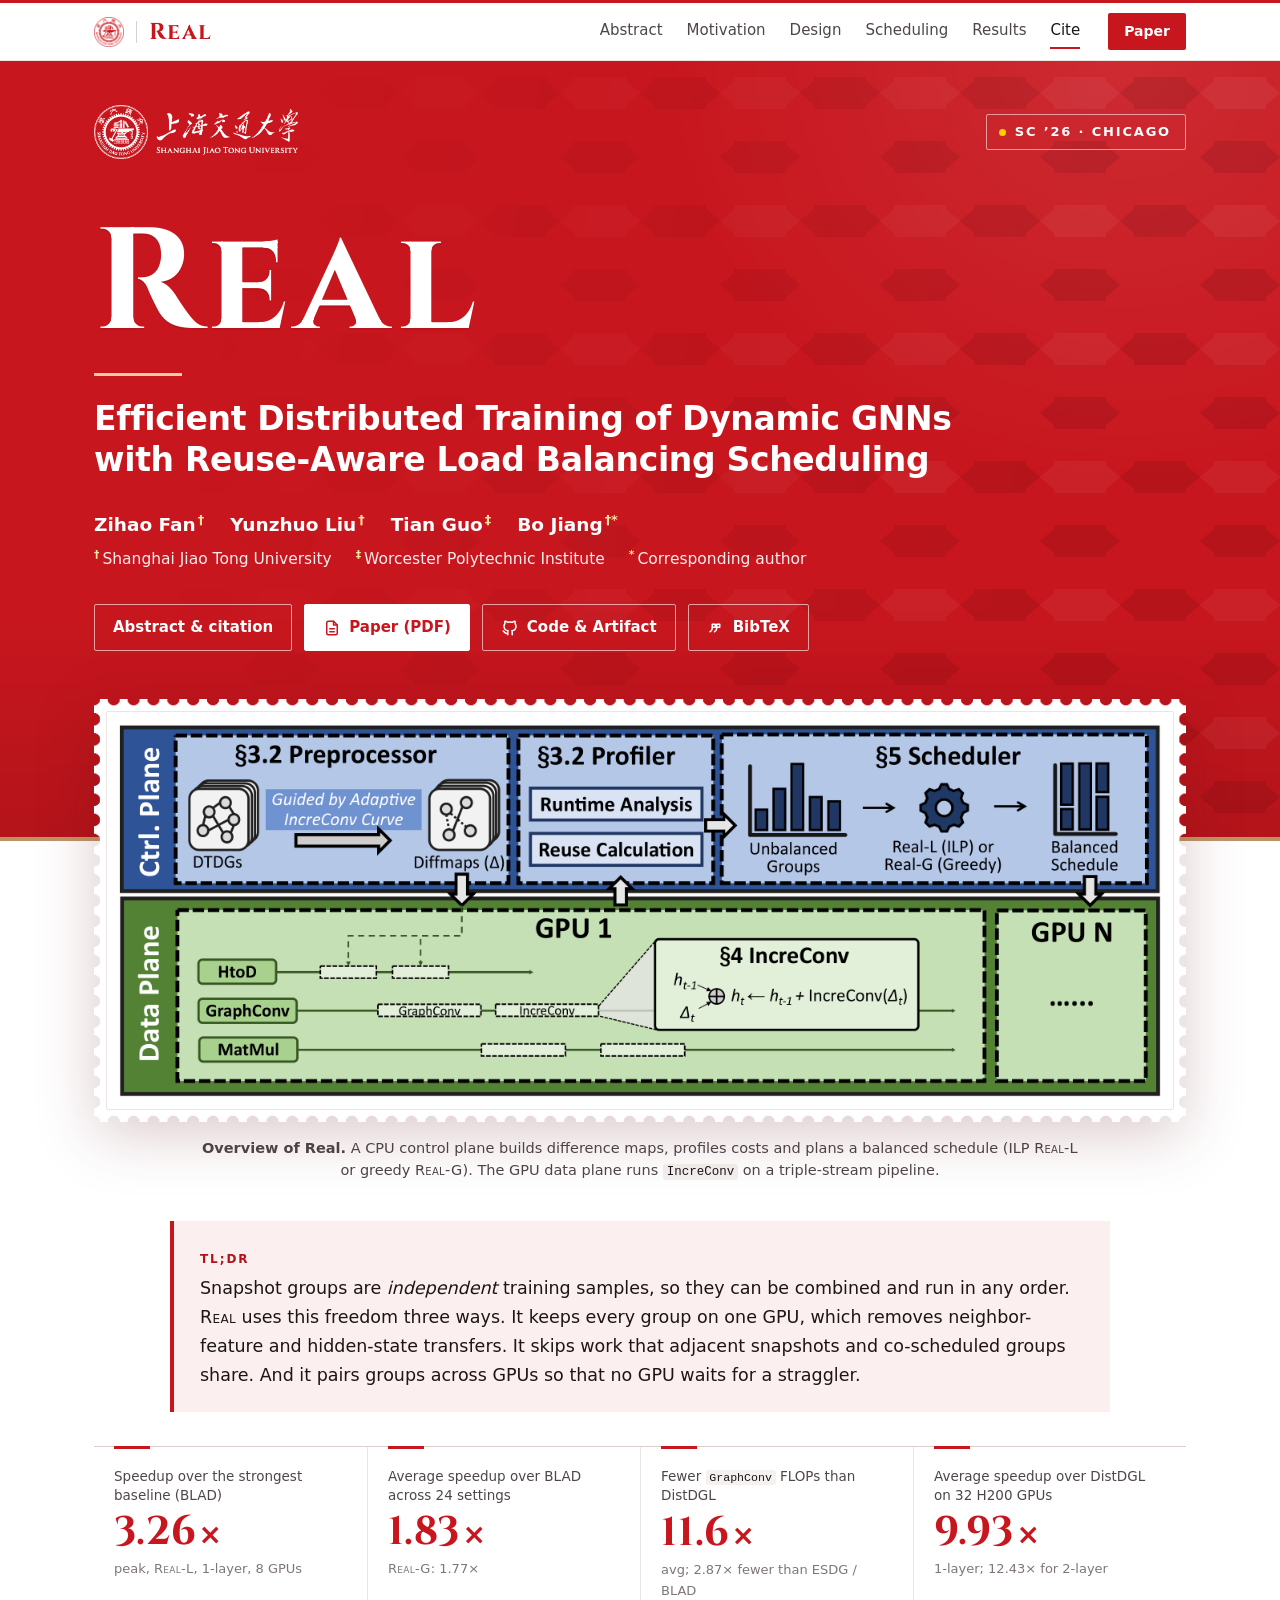
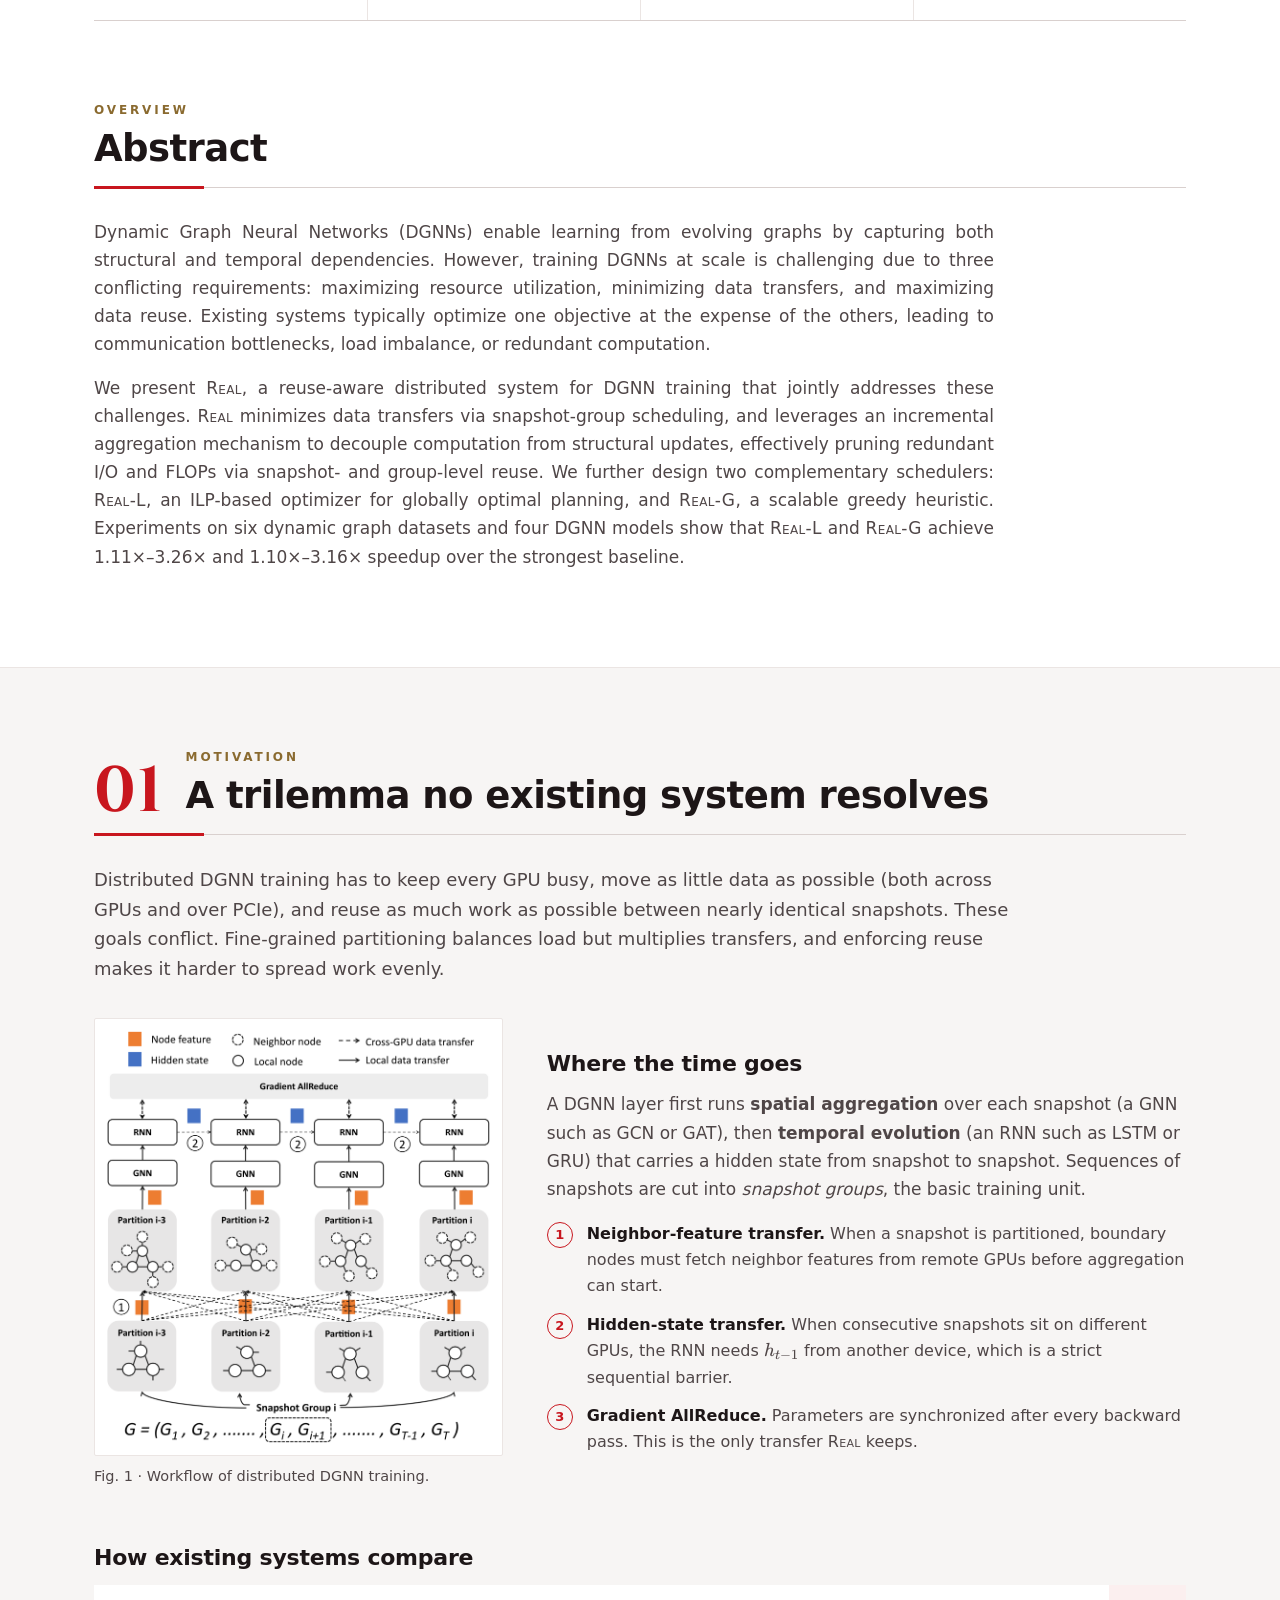
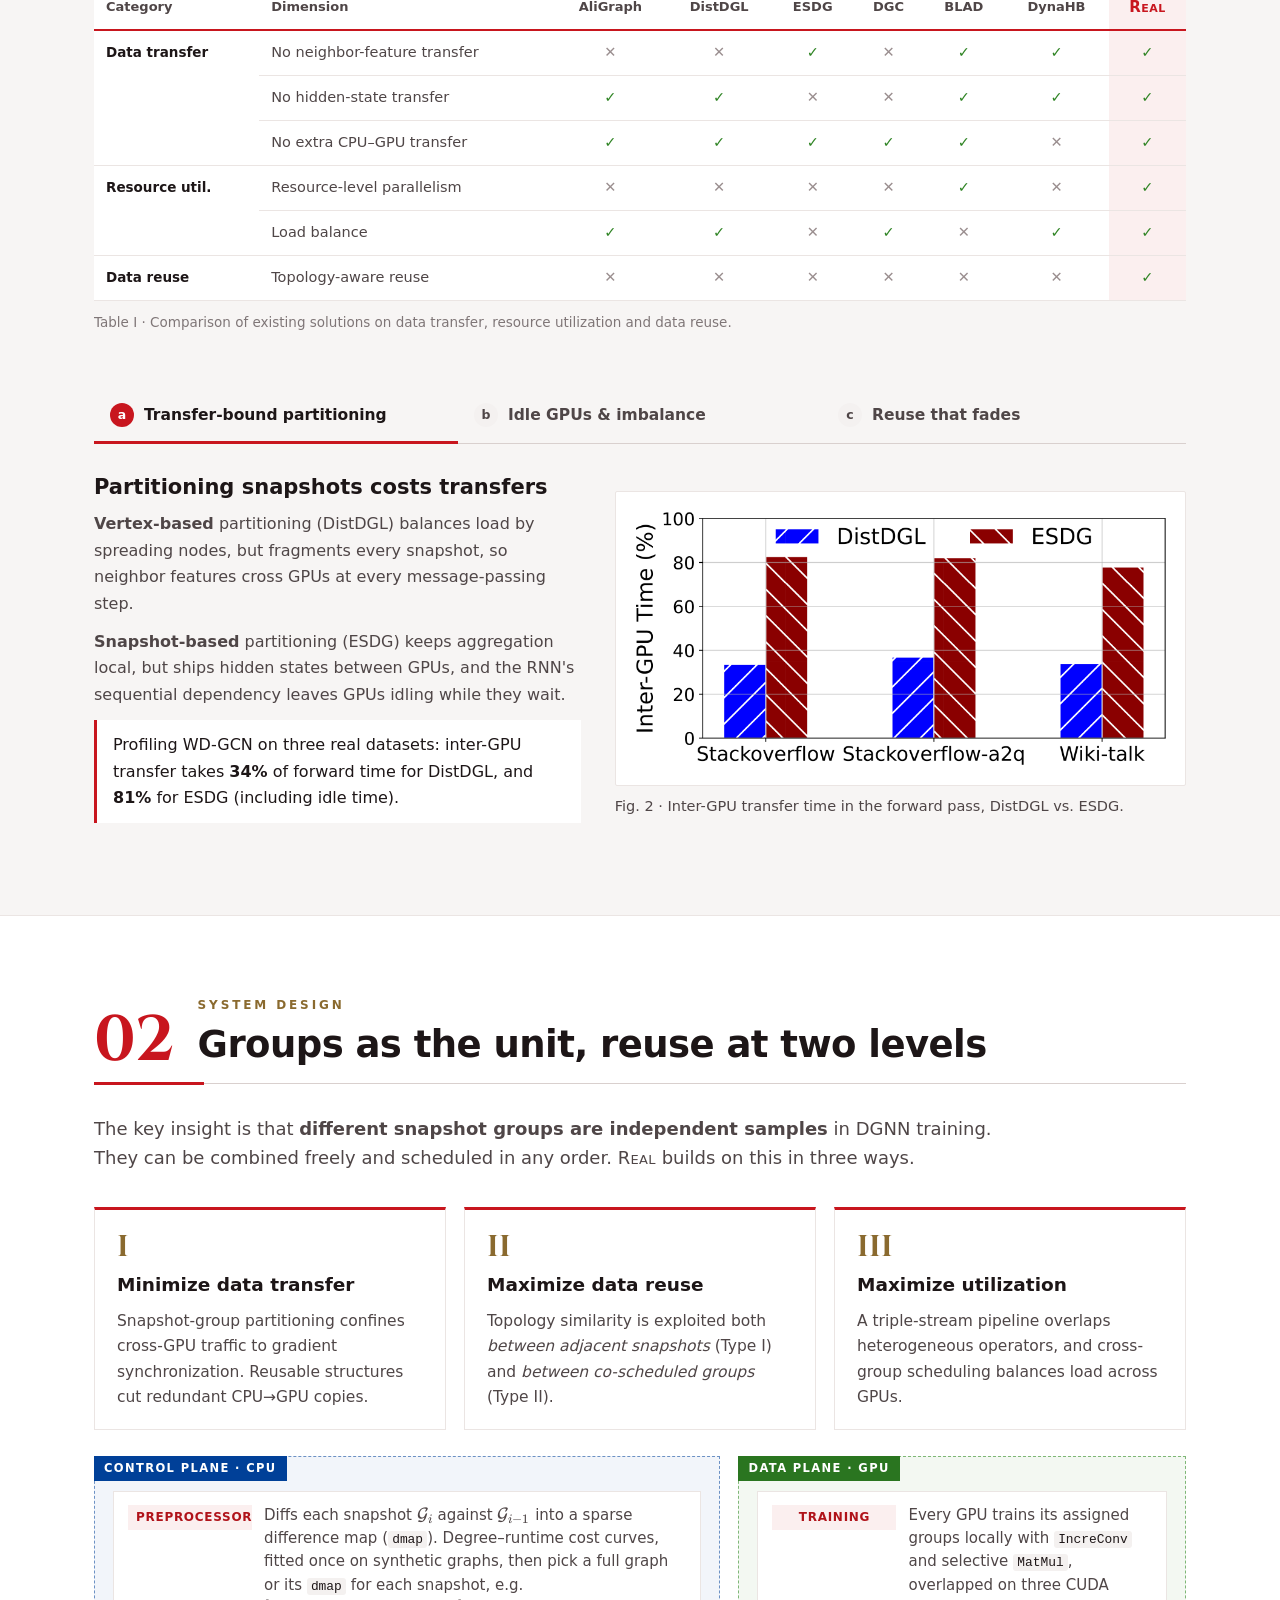
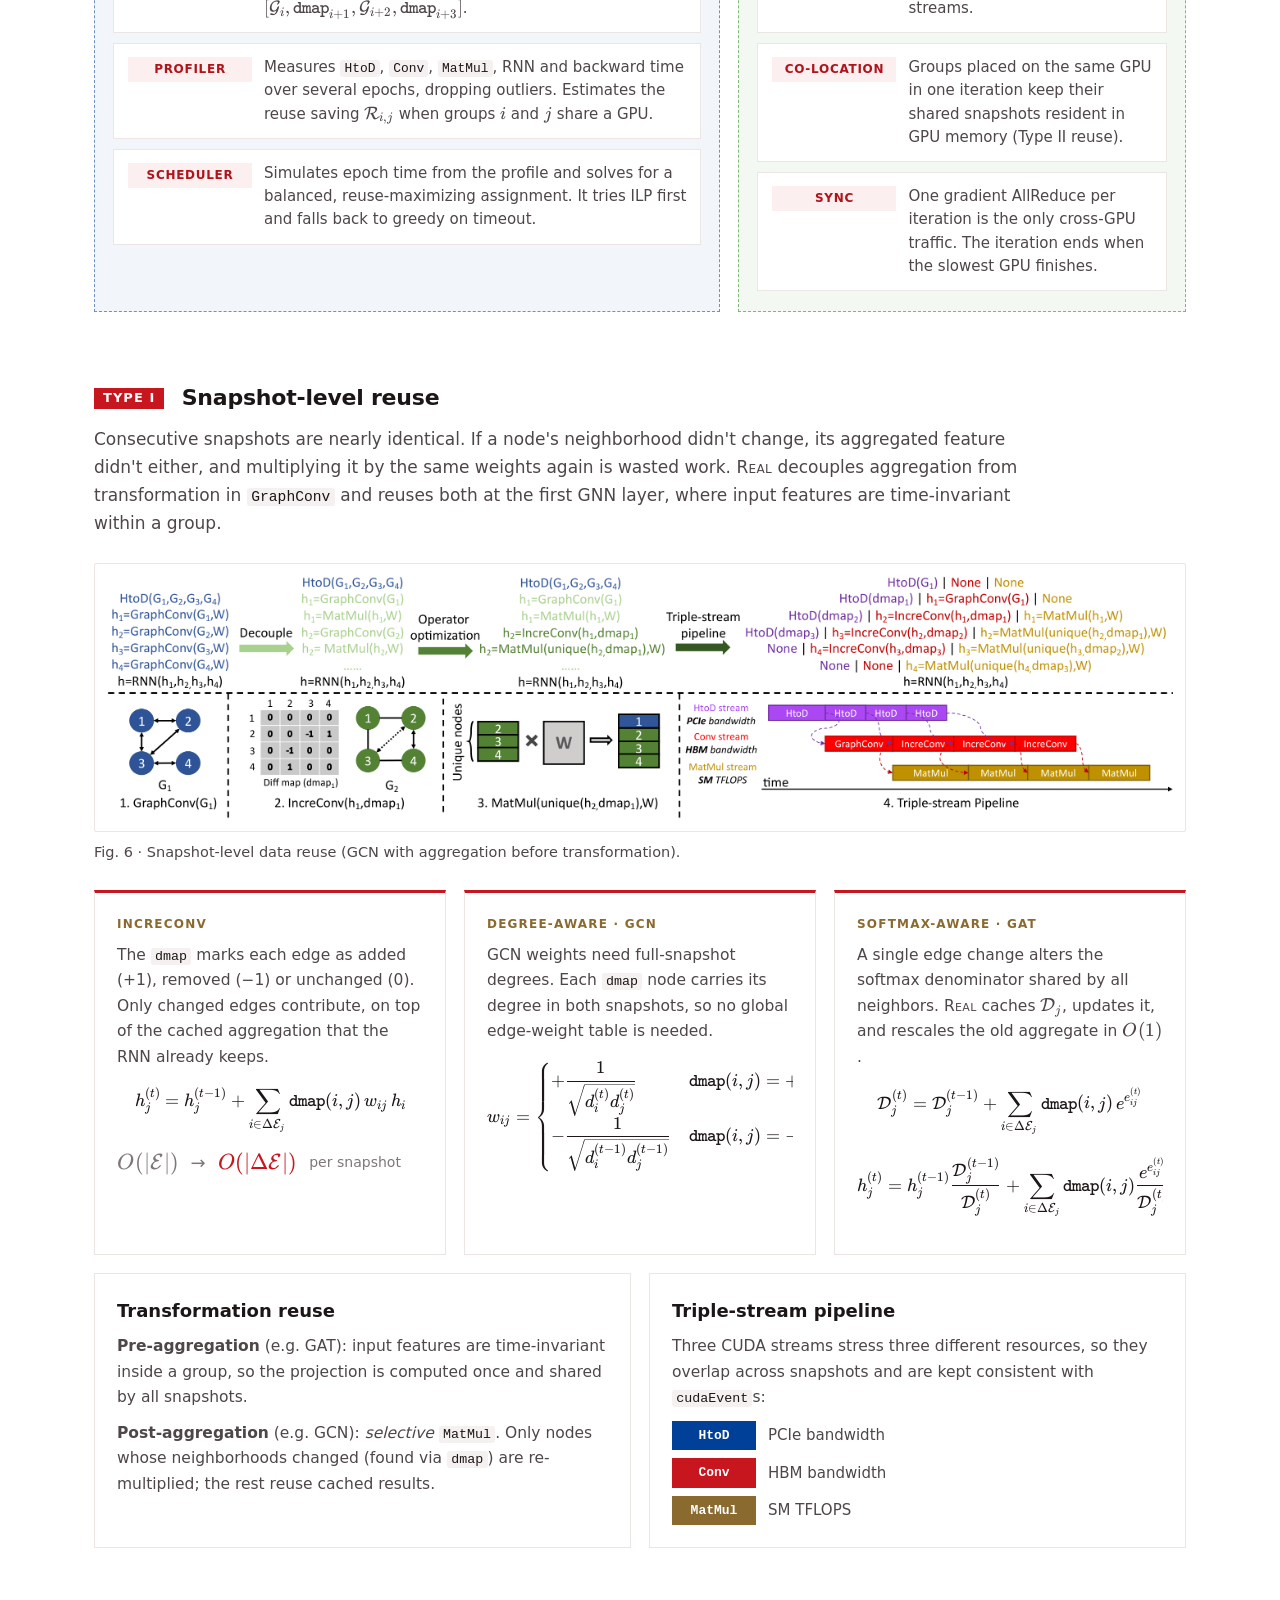
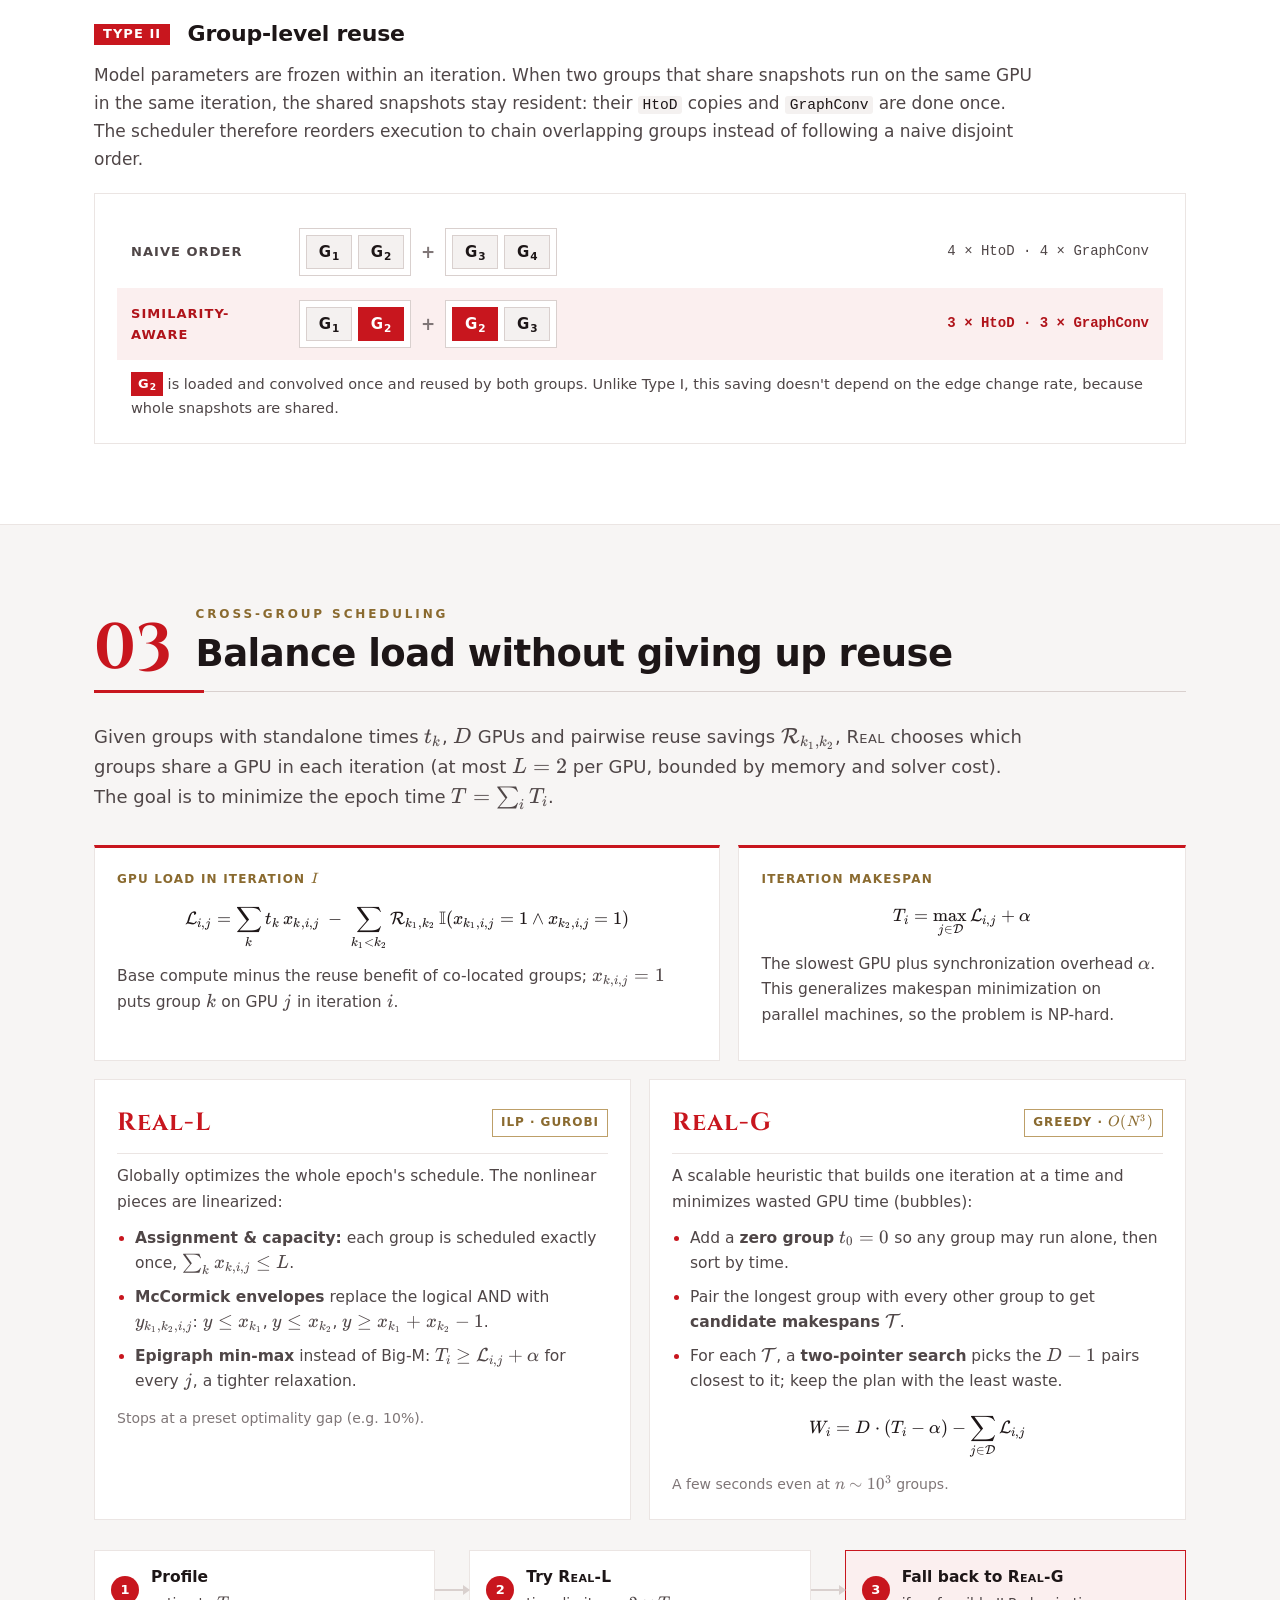
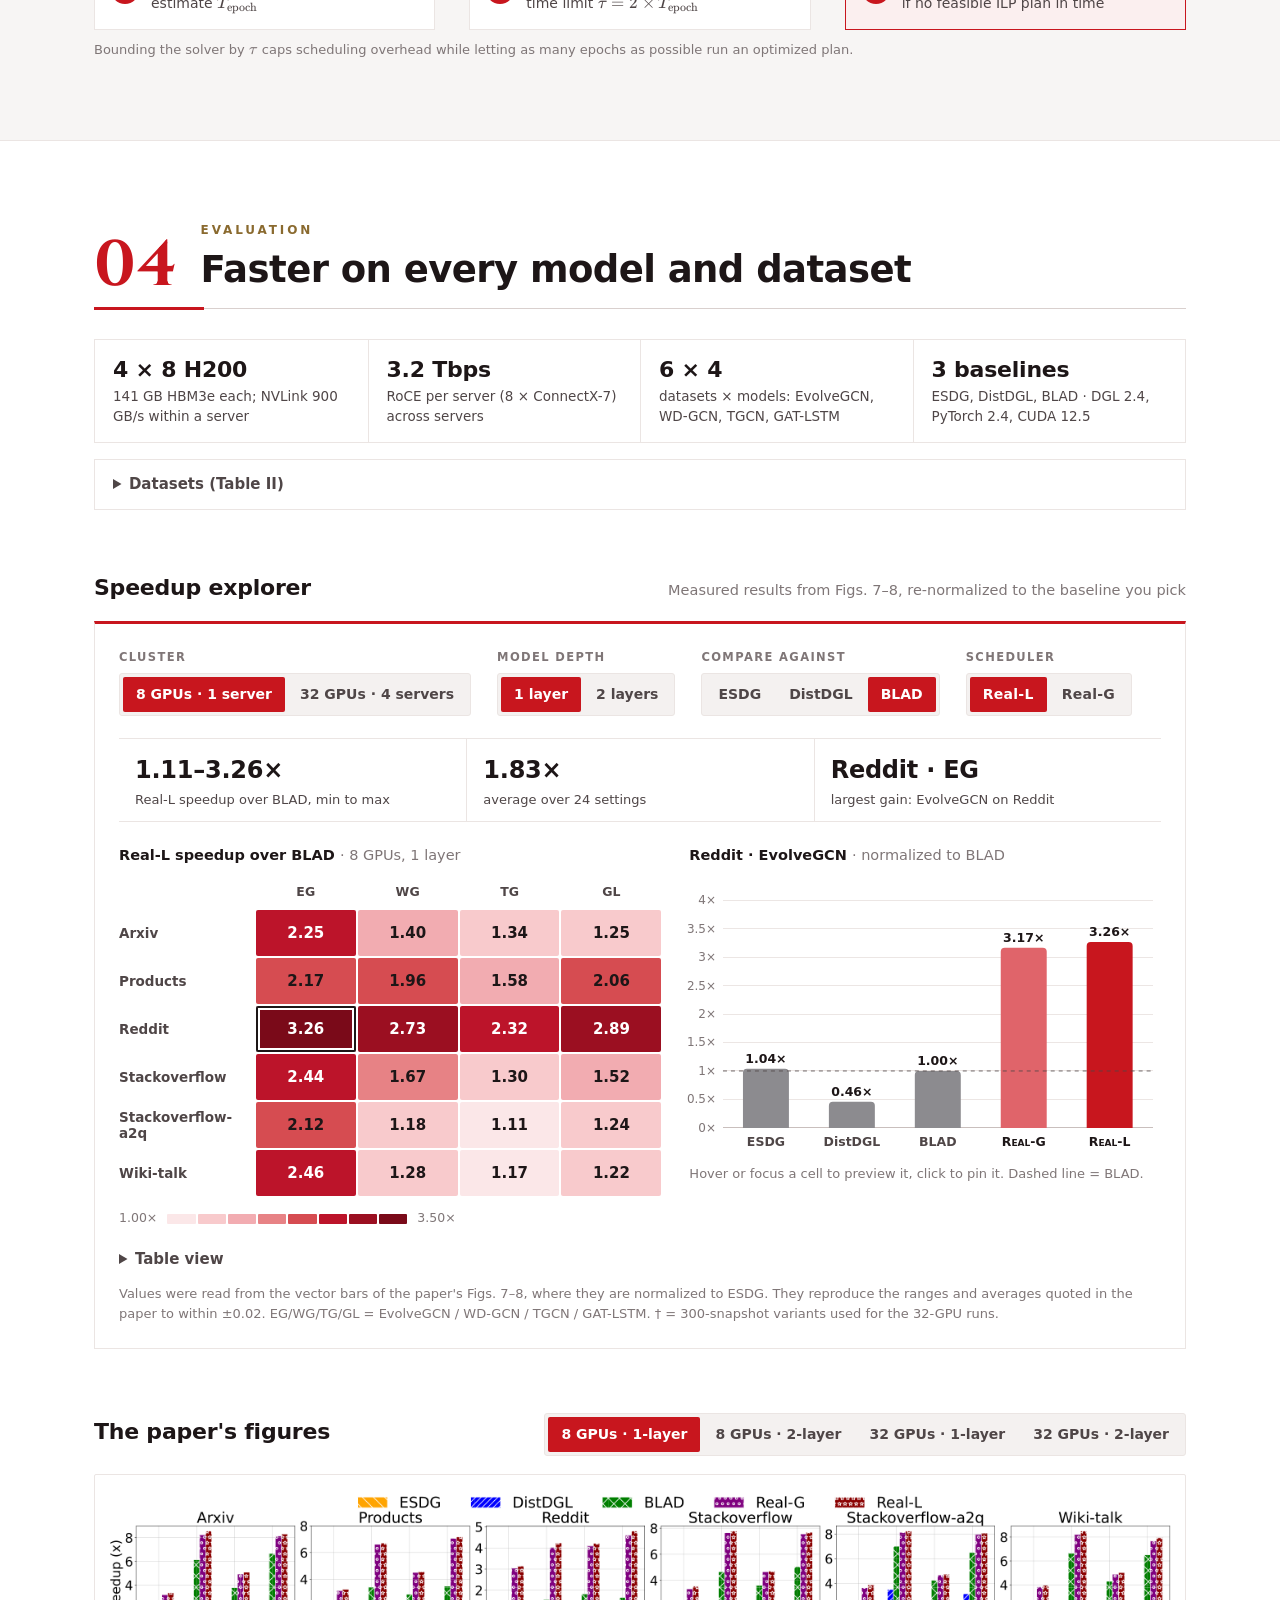
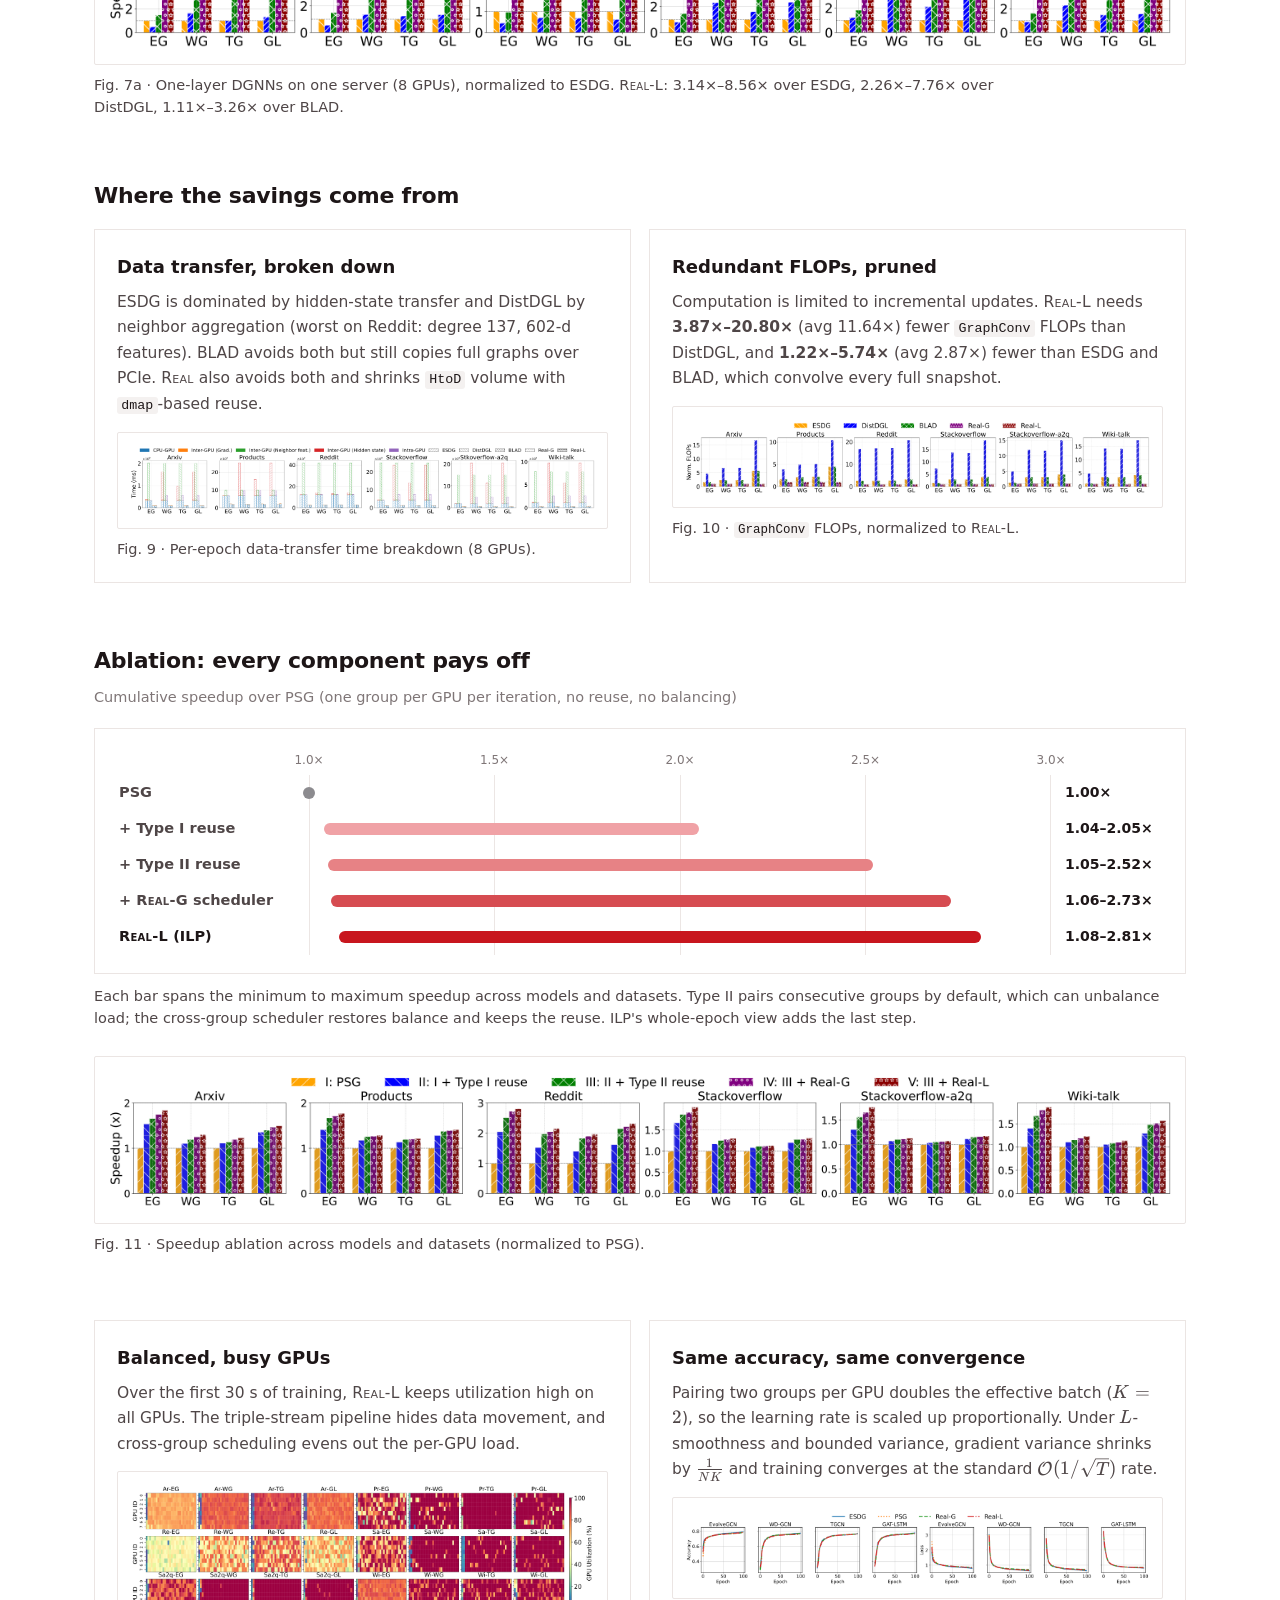
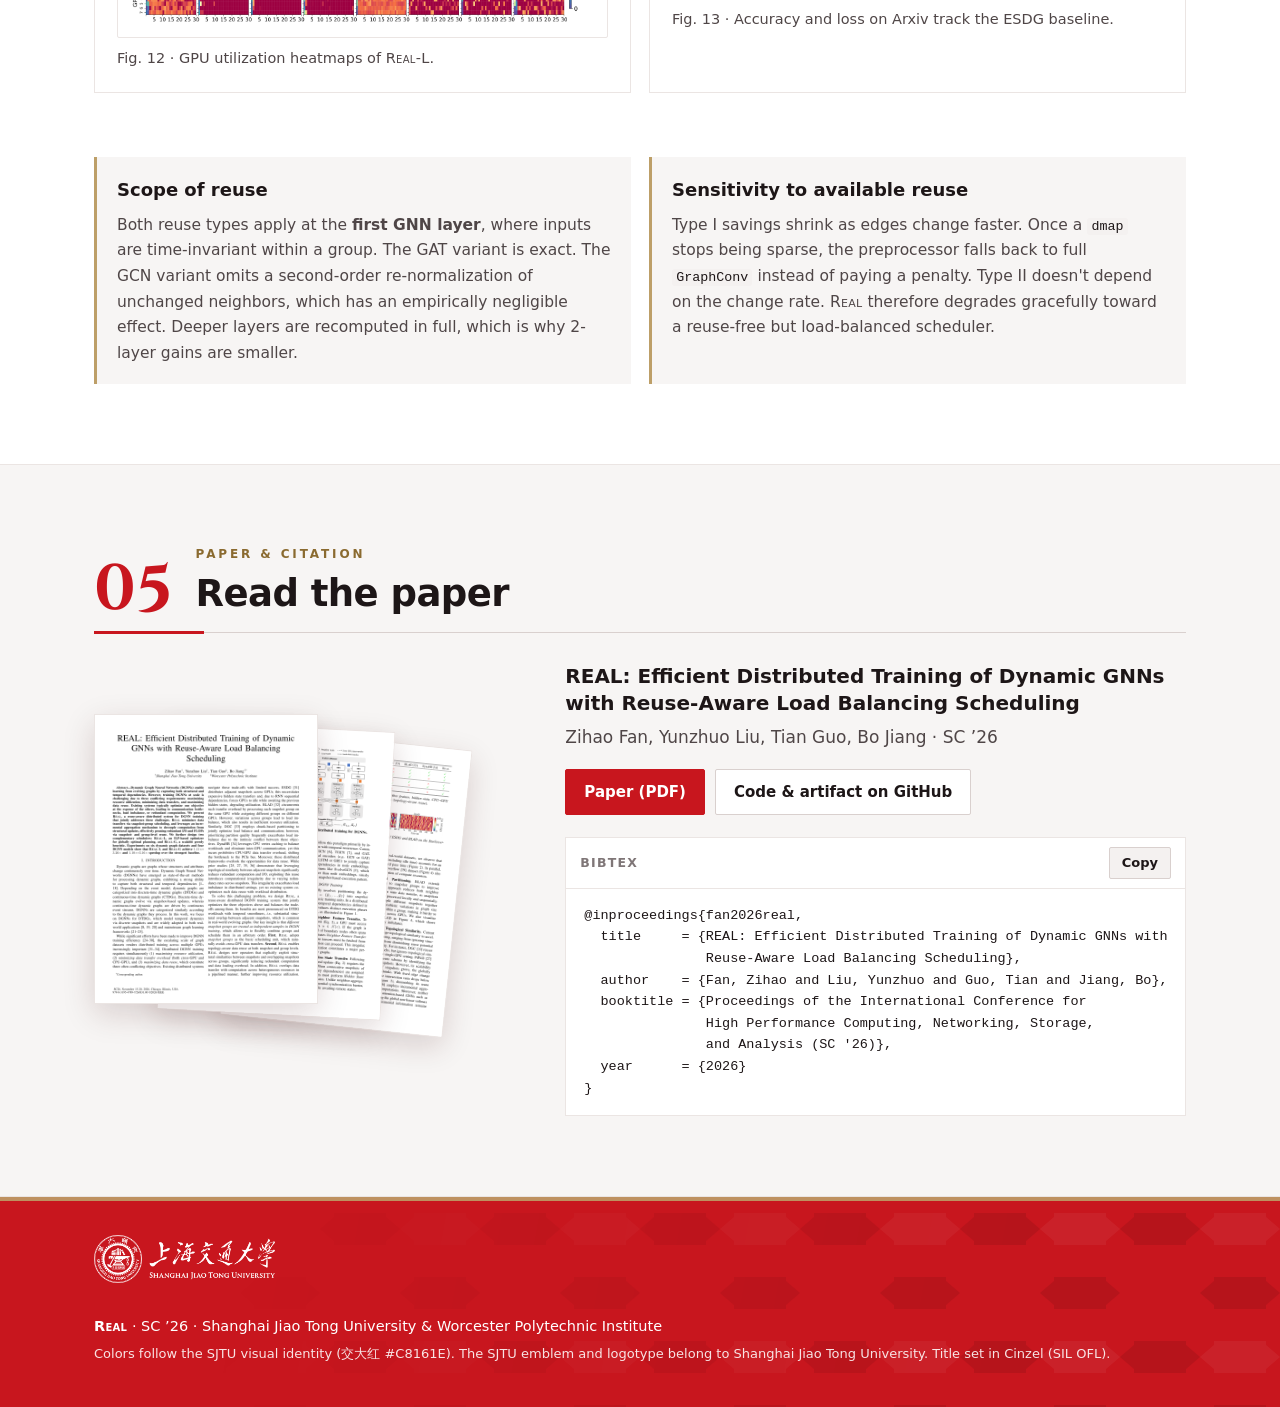
==== commit 2b398ee3: "Add Scholar citation metadata and a readable paper abstract page" ====
--- a/index.html
+++ b/index.html
@@ -5,6 +5,16 @@
   <meta name="viewport" content="width=device-width, initial-scale=1">
   <title>REAL: Efficient Distributed Training of Dynamic GNNs with Reuse-Aware Load Balancing Scheduling · SC ’26</title>
   <meta name="description" content="REAL is a reuse-aware distributed training system for dynamic GNNs. It co-optimizes data transfer, data reuse and load balance, reaching up to 3.26× speedup over the strongest baseline on H200 GPUs. SC ’26.">
+  <meta name="citation_title" content="REAL: Efficient Distributed Training of Dynamic GNNs with Reuse-Aware Load Balancing Scheduling">
+  <meta name="citation_author" content="Zihao Fan">
+  <meta name="citation_author" content="Yunzhuo Liu">
+  <meta name="citation_author" content="Tian Guo">
+  <meta name="citation_author" content="Bo Jiang">
+  <meta name="citation_publication_date" content="2026">
+  <meta name="citation_conference_title" content="International Conference for High Performance Computing, Networking, Storage and Analysis (SC 2026)">
+  <meta name="citation_publisher" content="IEEE">
+  <meta name="citation_pdf_url" content="https://jayfzh.github.io/REAL/static/pdf/REAL_SC26.pdf">
+  <link rel="canonical" href="https://jayfzh.github.io/REAL/">
   <meta name="theme-color" content="#c8161e">
   <meta property="og:type" content="website">
   <meta property="og:title" content="REAL: Efficient Distributed Training of Dynamic GNNs (SC ’26)">
@@ -35,6 +45,7 @@
       <span class="nav-name">Real</span>
     </a>
     <nav class="nav-links" aria-label="Sections">
+      <a href="paper.html">Abstract</a>
       <a href="#motivation">Motivation</a>
       <a href="#design">Design</a>
       <a href="#scheduling">Scheduling</a>
@@ -76,6 +87,7 @@
       </ul>
 
       <div class="buttons">
+        <a class="btn btn-ghost" href="paper.html">Abstract &amp; citation</a>
         <a class="btn btn-light" href="static/pdf/REAL_SC26.pdf">
           <svg viewBox="0 0 24 24" aria-hidden="true"><path d="M14 3H7a2 2 0 0 0-2 2v14a2 2 0 0 0 2 2h10a2 2 0 0 0 2-2V8z"/><path d="M14 3v5h5M9 13h6M9 17h6"/></svg>
           Paper (PDF)
@@ -674,3 +686,4 @@
 
 </body>
 </html>
+
